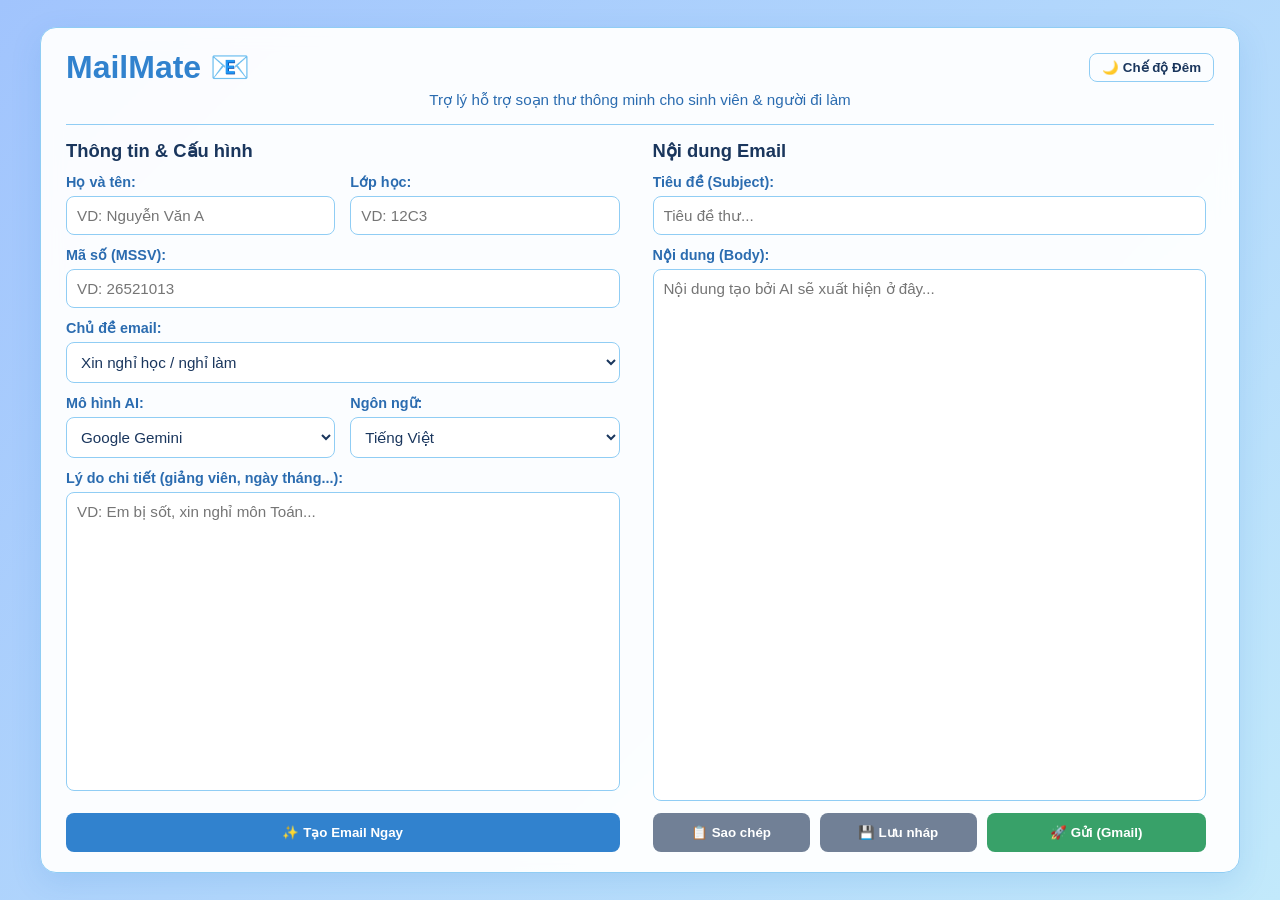
==== home.html @ c25267ad "bố sung đầy đủ" ====
<!doctype html>
<html lang="vi">
  <head>
    <meta charset="UTF-8" />
    <meta name="viewport" content="width=device-width, initial-scale=1.0" />
    <title>MailMate - Trợ Lý Soạn Thư AI</title>
    <link rel="stylesheet" href="style.css" />
  </head>
  <body>
    <div class="container">
      <header>
        <div class="header-top">
          <h1>MailMate 📧</h1>
          <!-- Nút chuyển đổi Sáng / Tối -->
          <button id="theme-toggle" class="btn outline">🌙 Chế độ Đêm</button>
        </div>
        <p>Trợ lý hỗ trợ soạn thư thông minh cho sinh viên & người đi làm</p>
      </header>

      <main class="workspace">
        <!-- Cột trái -->
        <section class="input-section">
          <h2>Thông tin & Cấu hình</h2>

          <!-- Các ô nhập thông tin cá nhân mới thêm -->
          <div class="form-row">
            <div class="form-group">
              <label for="student-name">Họ và tên:</label>
              <input
                type="text"
                id="student-name"
                placeholder="VD: Nguyễn Văn A"
              />
            </div>
            <div class="form-group">
              <label for="student-class">Lớp học:</label>
              <input type="text" id="student-class" placeholder="VD: 12C3" />
            </div>
          </div>

          <div class="form-group">
            <label for="student-id">Mã số (MSSV):</label>
            <input type="text" id="student-id" placeholder="VD: 26521013" />
          </div>

          <div class="form-group">
            <label for="topic">Chủ đề email:</label>
            <select id="topic">
              <option value="nghi-hoc">Xin nghỉ học / nghỉ làm</option>
              <option value="nop-tre">Xin nộp bài trễ</option>
              <option value="ung-tuyen">Ứng tuyển / Xin thực tập</option>
            </select>
          </div>

          <div class="form-row">
            <div class="form-group">
              <label for="ai-model">Mô hình AI:</label>
              <select id="ai-model">
                <option value="gemini">Google Gemini</option>
                <option value="gpt">ChatGPT</option>
              </select>
            </div>
            <div class="form-group">
              <label for="language">Ngôn ngữ:</label>
              <select id="language">
                <option value="vi">Tiếng Việt</option>
                <option value="en">Tiếng Anh</option>
                <option value="ja">Tiếng Nhật</option>
              </select>
            </div>
          </div>

          <div class="form-group flex-grow">
            <label for="prompt"
              >Lý do chi tiết (giảng viên, ngày tháng...):</label
            >
            <textarea
              id="prompt"
              placeholder="VD: Em bị sốt, xin nghỉ môn Toán..."
            ></textarea>
          </div>

          <button id="generate-btn" class="btn primary">
            ✨ Tạo Email Ngay
          </button>
        </section>

        <!-- Cột phải -->
        <section class="output-section">
          <h2>Nội dung Email</h2>

          <div class="form-group">
            <label for="email-subject">Tiêu đề (Subject):</label>
            <input
              type="text"
              id="email-subject"
              placeholder="Tiêu đề thư..."
            />
          </div>

          <div class="form-group flex-grow">
            <label for="email-body">Nội dung (Body):</label>
            <textarea
              id="email-body"
              placeholder="Nội dung tạo bởi AI sẽ xuất hiện ở đây..."
            ></textarea>
          </div>

          <div class="action-buttons">
            <button id="copy-btn" class="btn secondary">📋 Sao chép</button>
            <button id="save-draft-btn" class="btn secondary">
              💾 Lưu nháp
            </button>
            <button id="send-direct-btn" class="btn success">
              🚀 Gửi (Gmail)
            </button>
          </div>
        </section>
      </main>
    </div>

    <script src="script.js"></script>
  </body>
</html>
---- style.css ----
/* Khai báo Biến CSS: Gam màu Xanh Da Trời (Sáng) & Xanh Đêm (Tối) */
:root {
  --bg-body: linear-gradient(
    135deg,
    #a1c4fd 0%,
    #c2e9fb 100%
  ); /* Xanh da trời tuyệt đẹp */
  --bg-container: rgba(255, 255, 255, 0.95);
  --text-main: #1a365d;
  --text-label: #2b6cb0;
  --border-color: #90cdf4;
  --input-bg: #ffffff;
  --btn-primary: #3182ce;
  --btn-secondary: #718096;
  --btn-success: #38a169;
  --shadow: 0 10px 30px rgba(49, 130, 206, 0.15);
}

body.dark-mode {
  --bg-body: linear-gradient(
    135deg,
    #091221 0%,
    #172a45 100%
  ); /* Xanh đậm như màn đêm */
  --bg-container: rgba(16, 30, 54, 0.95);
  --text-main: #e2e8f0;
  --text-label: #a0aec0;
  --border-color: #2c5282;
  --input-bg: #0a192f;
  --btn-primary: #4299e1;
  --btn-secondary: #4a5568;
  --btn-success: #48bb78;
  --shadow: 0 10px 30px rgba(0, 0, 0, 0.4);
}

* {
  box-sizing: border-box;
  margin: 0;
  padding: 0;
  font-family: "Segoe UI", Tahoma, Geneva, Verdana, sans-serif;
}

body {
  background: var(--bg-body);
  color: var(--text-main);
  height: 100vh;
  display: flex;
  justify-content: center;
  align-items: center;
  transition: color 0.3s;
}

.container {
  width: 95%;
  max-width: 1200px;
  height: 94vh;
  background: var(--bg-container);
  padding: 20px 25px;
  border-radius: 16px;
  box-shadow: var(--shadow);
  border: 1px solid var(--border-color);
  display: flex;
  flex-direction: column;
  backdrop-filter: blur(10px); /* Hiệu ứng kính mờ */
}

header {
  text-align: center;
  margin-bottom: 15px;
  border-bottom: 1px solid var(--border-color);
  padding-bottom: 15px;
}

.header-top {
  display: flex;
  justify-content: space-between;
  align-items: center;
}

header h1 {
  margin: 0;
  color: var(--btn-primary);
}

header p {
  color: var(--text-label);
  font-size: 0.95rem;
  margin-top: 5px;
}

.workspace {
  display: flex;
  gap: 25px;
  flex: 1;
  overflow: hidden;
}

.input-section,
.output-section {
  flex: 1;
  display: flex;
  flex-direction: column;
  overflow-y: auto;
  padding-right: 8px;
}

::-webkit-scrollbar {
  width: 6px;
}
::-webkit-scrollbar-track {
  background: transparent;
}
::-webkit-scrollbar-thumb {
  background: var(--border-color);
  border-radius: 4px;
}

h2 {
  font-size: 1.15rem;
  color: var(--text-main);
  margin-bottom: 12px;
}

/* Chia 2 cột cho các ô nhập nhỏ */
.form-row {
  display: flex;
  gap: 15px;
}

.form-row .form-group {
  flex: 1;
}

.form-group {
  margin-bottom: 12px;
  display: flex;
  flex-direction: column;
}

.flex-grow {
  flex: 1;
}

label {
  font-weight: 600;
  margin-bottom: 6px;
  font-size: 0.9rem;
  color: var(--text-label);
}

select,
input,
textarea {
  width: 100%;
  padding: 10px;
  border: 1px solid var(--border-color);
  border-radius: 8px;
  font-size: 0.95rem;
  background-color: var(--input-bg);
  color: var(--text-main);
  transition: all 0.2s;
}

textarea {
  resize: none;
  flex: 1;
  min-height: 80px;
}

select:focus,
input:focus,
textarea:focus {
  outline: none;
  border-color: var(--btn-primary);
  box-shadow: 0 0 0 2px rgba(49, 130, 206, 0.2);
}

.action-buttons {
  display: flex;
  gap: 10px;
  margin-top: auto;
}

.btn {
  padding: 12px 16px;
  border: none;
  border-radius: 8px;
  cursor: pointer;
  font-weight: bold;
  transition:
    opacity 0.2s,
    transform 0.1s;
  color: white;
}

.btn:active {
  transform: scale(0.98);
}
.btn:hover {
  opacity: 0.85;
}

.primary {
  background-color: var(--btn-primary);
  width: 100%;
  margin-top: 10px;
}
.secondary {
  background-color: var(--btn-secondary);
  flex: 1;
}
.success {
  background-color: var(--btn-success);
  flex: 1.5;
}
.outline {
  background-color: transparent;
  border: 1px solid var(--border-color);
  color: var(--text-main);
  padding: 6px 12px;
}
.outline:hover {
  background-color: var(--border-color);
  color: white;
}
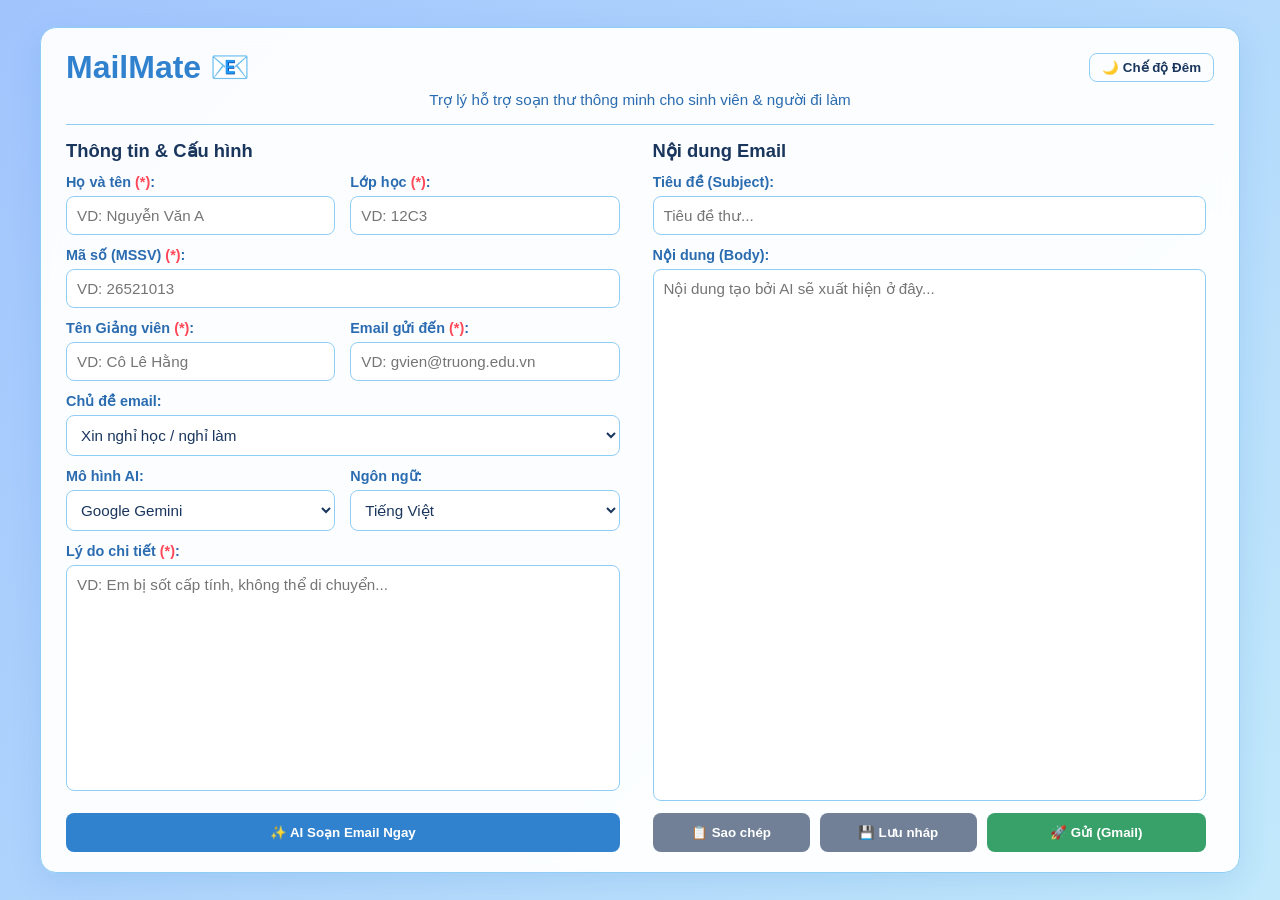
==== commit da9a5c14: "cập nhật giao diện cao mới nhất" ====
--- a/home.html
+++ b/home.html
@@ -11,7 +11,6 @@
       <header>
         <div class="header-top">
           <h1>MailMate 📧</h1>
-          <!-- Nút chuyển đổi Sáng / Tối -->
           <button id="theme-toggle" class="btn outline">🌙 Chế độ Đêm</button>
         </div>
         <p>Trợ lý hỗ trợ soạn thư thông minh cho sinh viên & người đi làm</p>
@@ -22,10 +21,11 @@
         <section class="input-section">
           <h2>Thông tin & Cấu hình</h2>
 
-          <!-- Các ô nhập thông tin cá nhân mới thêm -->
           <div class="form-row">
             <div class="form-group">
-              <label for="student-name">Họ và tên:</label>
+              <label for="student-name"
+                >Họ và tên <span class="required">(*)</span>:</label
+              >
               <input
                 type="text"
                 id="student-name"
@@ -33,14 +33,41 @@
               />
             </div>
             <div class="form-group">
-              <label for="student-class">Lớp học:</label>
+              <label for="student-class"
+                >Lớp học <span class="required">(*)</span>:</label
+              >
               <input type="text" id="student-class" placeholder="VD: 12C3" />
             </div>
           </div>
 
           <div class="form-group">
-            <label for="student-id">Mã số (MSSV):</label>
+            <label for="student-id"
+              >Mã số (MSSV) <span class="required">(*)</span>:</label
+            >
             <input type="text" id="student-id" placeholder="VD: 26521013" />
+          </div>
+
+          <div class="form-row">
+            <div class="form-group">
+              <label for="teacher-name"
+                >Tên Giảng viên <span class="required">(*)</span>:</label
+              >
+              <input
+                type="text"
+                id="teacher-name"
+                placeholder="VD: Cô Lê Hằng"
+              />
+            </div>
+            <div class="form-group">
+              <label for="recipient-email"
+                >Email gửi đến <span class="required">(*)</span>:</label
+              >
+              <input
+                type="email"
+                id="recipient-email"
+                placeholder="VD: gvien@truong.edu.vn"
+              />
+            </div>
           </div>
 
           <div class="form-group">
@@ -72,16 +99,16 @@
 
           <div class="form-group flex-grow">
             <label for="prompt"
-              >Lý do chi tiết (giảng viên, ngày tháng...):</label
+              >Lý do chi tiết <span class="required">(*)</span>:</label
             >
             <textarea
               id="prompt"
-              placeholder="VD: Em bị sốt, xin nghỉ môn Toán..."
+              placeholder="VD: Em bị sốt cấp tính, không thể di chuyển..."
             ></textarea>
           </div>
 
           <button id="generate-btn" class="btn primary">
-            ✨ Tạo Email Ngay
+            ✨ AI Soạn Email Ngay
           </button>
         </section>
 
--- a/style.css
+++ b/style.css
@@ -223,3 +223,8 @@
   background-color: var(--border-color);
   color: white;
 }
+/* Màu đỏ cho dấu (*) bắt buộc */
+.required {
+  color: #ff4757;
+  font-weight: bold;
+}
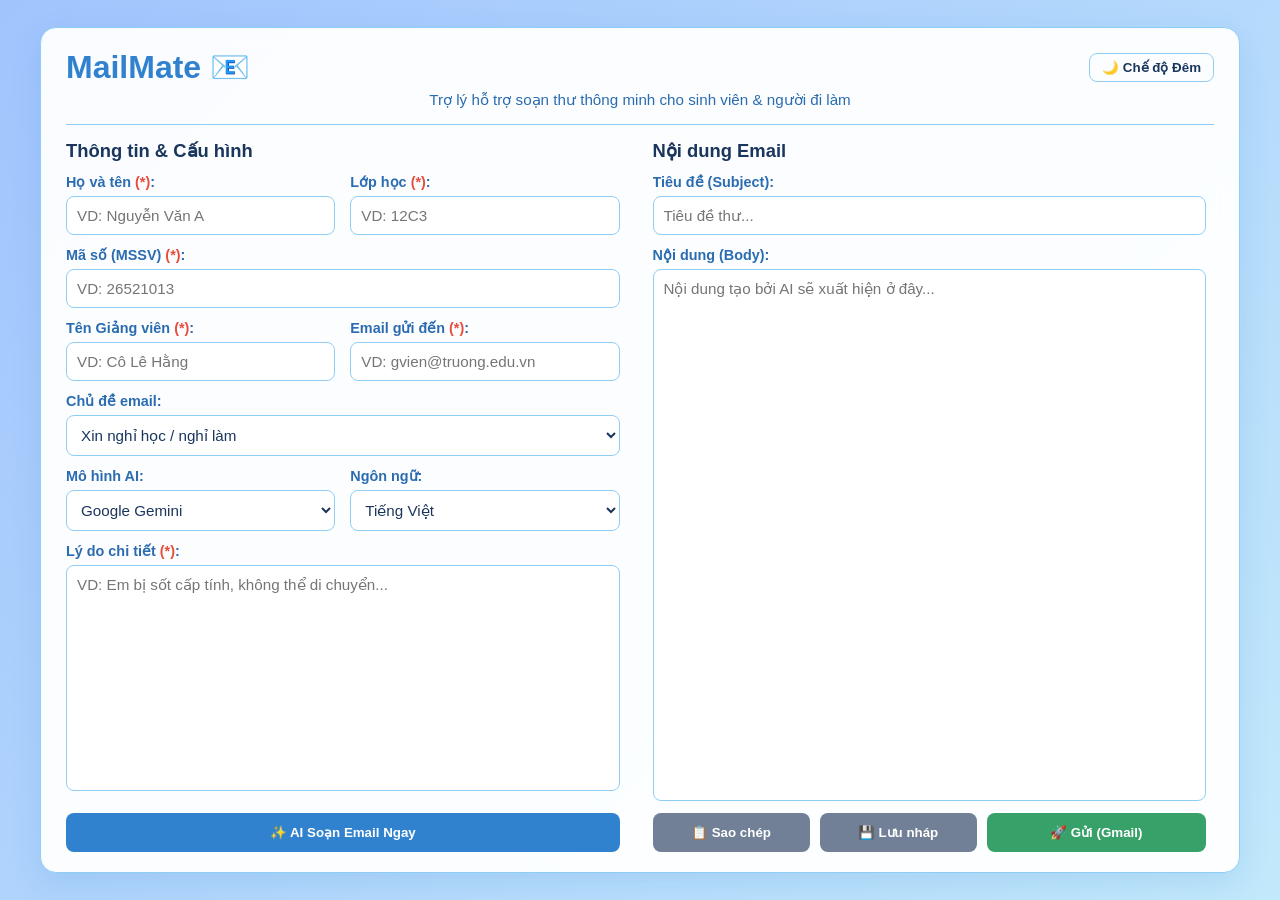
==== commit df9326b1: "cap nhat" ====
--- a/home.html
+++ b/home.html
@@ -31,12 +31,14 @@
                 id="student-name"
                 placeholder="VD: Nguyễn Văn A"
               />
+              <small class="error-text" id="err-student-name"></small>
             </div>
             <div class="form-group">
               <label for="student-class"
                 >Lớp học <span class="required">(*)</span>:</label
               >
               <input type="text" id="student-class" placeholder="VD: 12C3" />
+              <small class="error-text" id="err-student-class"></small>
             </div>
           </div>
 
@@ -45,6 +47,7 @@
               >Mã số (MSSV) <span class="required">(*)</span>:</label
             >
             <input type="text" id="student-id" placeholder="VD: 26521013" />
+            <small class="error-text" id="err-student-id"></small>
           </div>
 
           <div class="form-row">
@@ -57,6 +60,7 @@
                 id="teacher-name"
                 placeholder="VD: Cô Lê Hằng"
               />
+              <small class="error-text" id="err-teacher-name"></small>
             </div>
             <div class="form-group">
               <label for="recipient-email"
@@ -67,6 +71,7 @@
                 id="recipient-email"
                 placeholder="VD: gvien@truong.edu.vn"
               />
+              <small class="error-text" id="err-recipient-email"></small>
             </div>
           </div>
 
@@ -105,6 +110,7 @@
               id="prompt"
               placeholder="VD: Em bị sốt cấp tính, không thể di chuyển..."
             ></textarea>
+            <small class="error-text" id="err-prompt"></small>
           </div>
 
           <button id="generate-btn" class="btn primary">
--- a/style.css
+++ b/style.css
@@ -228,3 +228,27 @@
   color: #ff4757;
   font-weight: bold;
 }
+/* --- PHẦN STYLE BÁO LỖI (MỚI THÊM) --- */
+.required {
+  color: #e74c3c;
+  font-weight: bold;
+}
+
+/* Hiệu ứng viền đỏ khi có lỗi */
+.input-error {
+  border-color: #e74c3c !important;
+  box-shadow: 0 0 0 2px rgba(231, 76, 60, 0.2) !important;
+}
+
+/* Dòng chữ báo lỗi nhỏ màu đỏ */
+.error-text {
+  color: #e74c3c;
+  font-size: 0.85rem;
+  margin-top: 5px;
+  display: none; /* Mặc định ẩn đi */
+  font-weight: 500;
+}
+
+.error-text.show {
+  display: block; /* Hiện lên khi có lỗi */
+}
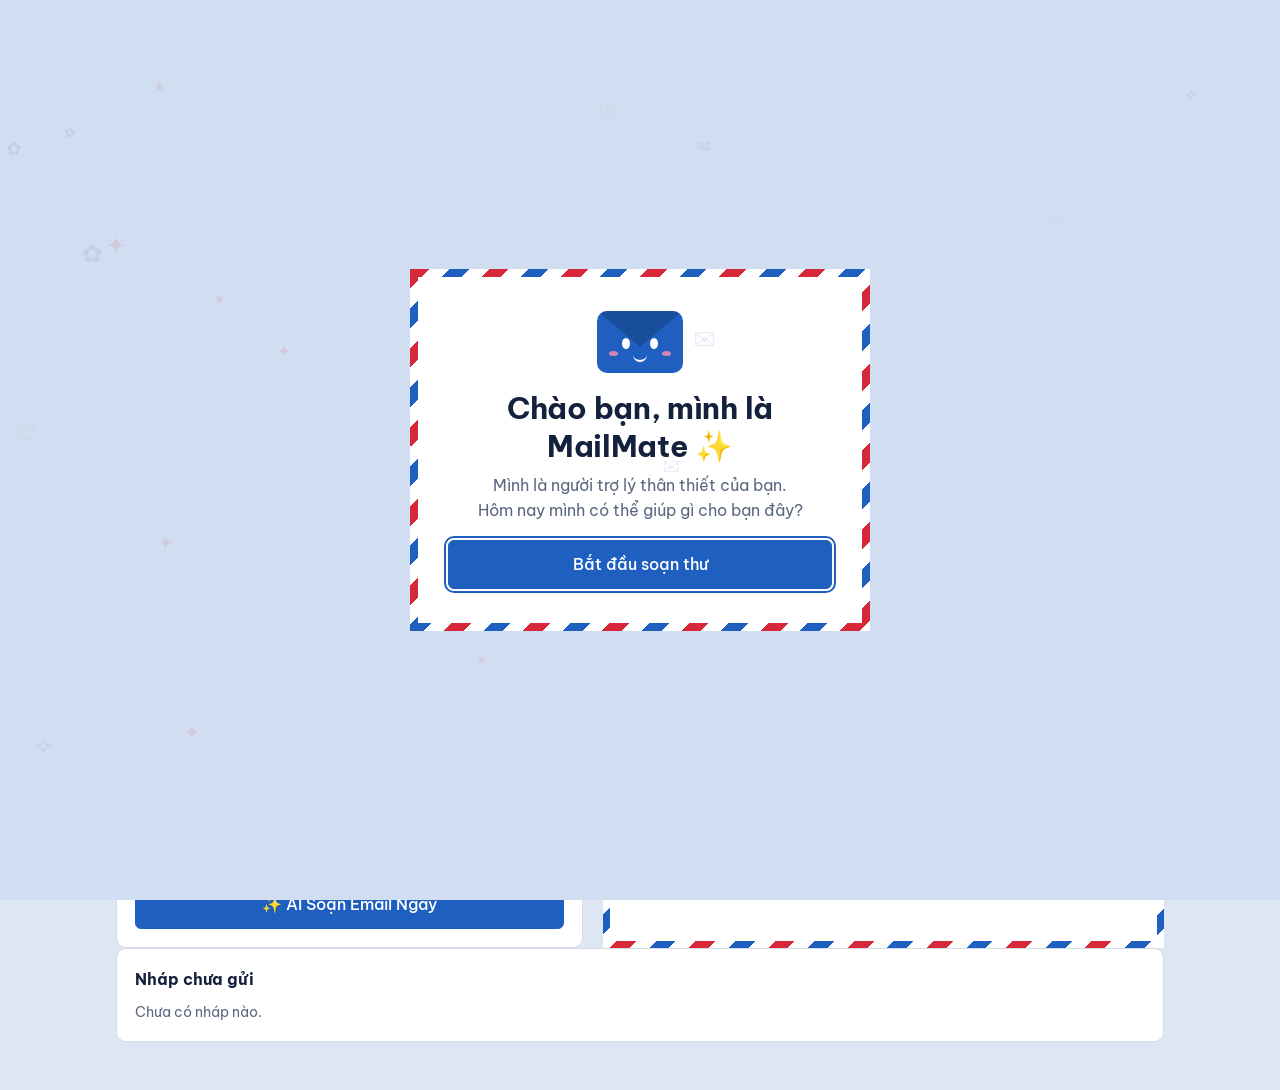
==== commit 4c09af6e: "bản web Bình(đã sửa lỗi gmail)" ====
--- a/home.html
+++ b/home.html
@@ -1,155 +1,257 @@
 <!doctype html>
 <html lang="vi">
   <head>
-    <meta charset="UTF-8" />
-    <meta name="viewport" content="width=device-width, initial-scale=1.0" />
-    <title>MailMate - Trợ Lý Soạn Thư AI</title>
+    <meta charset="utf-8" />
+    <meta
+      name="viewport"
+      content="width=device-width, initial-scale=1, viewport-fit=cover"
+    />
+    <title>MailMate – Soạn email hoàn chỉnh</title>
+    <link
+      rel="stylesheet"
+      href="https://fonts.googleapis.com/css2?family=Be+Vietnam+Pro:wght@400;500;700&family=Newsreader:wght@400;600&display=swap"
+    />
     <link rel="stylesheet" href="style.css" />
   </head>
   <body>
-    <div class="container">
-      <header>
-        <div class="header-top">
-          <h1>MailMate 📧</h1>
-          <button id="theme-toggle" class="btn outline">🌙 Chế độ Đêm</button>
+    <div id="deco" aria-hidden="true"></div>
+
+    <!-- Hiệu ứng Bot chào mừng -->
+    <div id="hello" role="dialog" aria-label="Chào mừng" tabindex="-1">
+      <div class="card">
+        <div class="bot" aria-hidden="true">
+          <i></i><i></i><u></u><u></u><b></b>
         </div>
-        <p>Trợ lý hỗ trợ soạn thư thông minh cho sinh viên & người đi làm</p>
-      </header>
-
-      <main class="workspace">
-        <!-- Cột trái -->
-        <section class="input-section">
-          <h2>Thông tin & Cấu hình</h2>
-
-          <div class="form-row">
-            <div class="form-group">
-              <label for="student-name"
-                >Họ và tên <span class="required">(*)</span>:</label
+        <h2>Chào bạn, mình là MailMate ✨</h2>
+        <p>
+          Mình là người trợ lý thân thiết của bạn.<br />Hôm nay mình có thể giúp
+          gì cho bạn đây?
+        </p>
+        <button class="btn main" id="hi" style="margin-top: 0">
+          Bắt đầu soạn thư
+        </button>
+      </div>
+    </div>
+
+    <div class="wrap">
+      <!-- Bảng chọn màu và Chế độ Sáng/Tối (Góc trái) -->
+      <div
+        class="theme"
+        id="theme"
+        role="group"
+        aria-label="Tùy chỉnh giao diện"
+      >
+        <button
+          class="btn"
+          id="theme-toggle"
+          style="padding: 4px 10px; font-weight: bold"
+        ></button>
+        <div
+          style="
+            width: 1px;
+            height: 20px;
+            background: var(--line);
+            margin: 0 4px;
+          "
+        ></div>
+        <span>Màu:</span>
+        <span id="sws" style="display: contents"></span>
+        <button class="btn" id="rst">Mặc định</button>
+      </div>
+
+      <h1>MailMate <span class="tw" aria-hidden="true">✦</span></h1>
+      <p class="sub">
+        Hôm nay mình có thể giúp gì cho bạn? Điền thông tin bên dưới hoặc tham
+        khảo diễn đàn, mình sẽ soạn email hoàn chỉnh để bạn gửi.
+      </p>
+
+      <nav class="tabs nav" role="tablist" aria-label="Chuyển mục">
+        <button class="tab" role="tab" data-v="compose" aria-selected="true">
+          ✉️ Soạn email
+        </button>
+        <button class="tab" role="tab" data-v="forum" aria-selected="false">
+          💌 Diễn đàn mẫu
+        </button>
+      </nav>
+
+      <!-- DIỄN ĐÀN MẪU -->
+      <div id="vForum" hidden>
+        <section
+          class="panel drafts"
+          id="forum"
+          aria-label="Diễn đàn mẫu email"
+        >
+          <h2>Diễn đàn mẫu email 💌</h2>
+          <div id="fbody">
+            <div id="flist">
+              <article class="fc">
+                <div class="fh">
+                  <div>
+                    <b>Xin nghỉ ốm tiêu chuẩn</b
+                    ><small
+                      ><span class="tag">Xin nghỉ học</span>Nguyễn Minh · Hôm
+                      nay</small
+                    >
+                  </div>
+                </div>
+                <p class="pv">
+                  Kính gửi Thầy/Cô, em bị sốt cao không thể đến lớp, xin phép
+                  thầy cô cho em nghỉ buổi học hôm nay...
+                </p>
+              </article>
+              <article class="fc">
+                <div class="fh">
+                  <div>
+                    <b>Xin nộp bài tập trễ</b
+                    ><small
+                      ><span class="tag">Xin nộp trễ</span>Trần An · Hôm
+                      qua</small
+                    >
+                  </div>
+                </div>
+                <p class="pv">
+                  Kính gửi Thầy/Cô, do sự cố máy tính mất dữ liệu, em kính xin
+                  thầy cô gia hạn thêm 1 ngày để em hoàn thiện bài tập...
+                </p>
+              </article>
+              <div class="note">
+                Diễn đàn hiện đang ở chế độ xem trước (Offline).
+              </div>
+            </div>
+          </div>
+        </section>
+      </div>
+
+      <!-- SOẠN THƯ -->
+      <div id="vCompose">
+        <div class="grid">
+          <section class="panel" aria-label="Thông tin email">
+            <h2>Thông tin & Cấu hình</h2>
+
+            <div>
+              <label for="topic">Chủ đề email</label>
+              <select id="topic">
+                <option value="nghi-hoc">Xin nghỉ học / nghỉ làm</option>
+                <option value="nop-tre">Xin nộp bài trễ</option>
+                <option value="ung-tuyen">Ứng tuyển / Xin thực tập</option>
+                <option value="khac">Khác (Liên hệ chung)</option>
+              </select>
+            </div>
+
+            <div class="row">
+              <div>
+                <label for="rname"
+                  >Tên Giảng viên/Người nhận
+                  <span class="required">(*)</span></label
+                >
+                <input id="rname" placeholder="VD: Cô Lê Hằng" />
+                <small class="error-text" id="err-rname"></small>
+              </div>
+              <div>
+                <label for="me"
+                  >Họ và tên của bạn <span class="required">(*)</span></label
+                >
+                <input id="me" placeholder="VD: Nguyễn Văn A" />
+                <small class="error-text" id="err-me"></small>
+              </div>
+            </div>
+
+            <div>
+              <label for="rto"
+                >Email người nhận <span class="required">(*)</span></label
               >
               <input
-                type="text"
-                id="student-name"
-                placeholder="VD: Nguyễn Văn A"
+                id="rto"
+                type="email"
+                placeholder="gvien@truong.edu.vn"
+                autocomplete="off"
               />
-              <small class="error-text" id="err-student-name"></small>
-            </div>
-            <div class="form-group">
-              <label for="student-class"
-                >Lớp học <span class="required">(*)</span>:</label
-              >
-              <input type="text" id="student-class" placeholder="VD: 12C3" />
-              <small class="error-text" id="err-student-class"></small>
-            </div>
-          </div>
-
-          <div class="form-group">
-            <label for="student-id"
-              >Mã số (MSSV) <span class="required">(*)</span>:</label
-            >
-            <input type="text" id="student-id" placeholder="VD: 26521013" />
-            <small class="error-text" id="err-student-id"></small>
-          </div>
-
-          <div class="form-row">
-            <div class="form-group">
-              <label for="teacher-name"
-                >Tên Giảng viên <span class="required">(*)</span>:</label
-              >
-              <input
-                type="text"
-                id="teacher-name"
-                placeholder="VD: Cô Lê Hằng"
-              />
-              <small class="error-text" id="err-teacher-name"></small>
-            </div>
-            <div class="form-group">
-              <label for="recipient-email"
-                >Email gửi đến <span class="required">(*)</span>:</label
-              >
-              <input
-                type="email"
-                id="recipient-email"
-                placeholder="VD: gvien@truong.edu.vn"
-              />
-              <small class="error-text" id="err-recipient-email"></small>
-            </div>
-          </div>
-
-          <div class="form-group">
-            <label for="topic">Chủ đề email:</label>
-            <select id="topic">
-              <option value="nghi-hoc">Xin nghỉ học / nghỉ làm</option>
-              <option value="nop-tre">Xin nộp bài trễ</option>
-              <option value="ung-tuyen">Ứng tuyển / Xin thực tập</option>
-            </select>
-          </div>
-
-          <div class="form-row">
-            <div class="form-group">
-              <label for="ai-model">Mô hình AI:</label>
-              <select id="ai-model">
-                <option value="gemini">Google Gemini</option>
-                <option value="gpt">ChatGPT</option>
-              </select>
-            </div>
-            <div class="form-group">
-              <label for="language">Ngôn ngữ:</label>
-              <select id="language">
-                <option value="vi">Tiếng Việt</option>
-                <option value="en">Tiếng Anh</option>
-                <option value="ja">Tiếng Nhật</option>
-              </select>
-            </div>
-          </div>
-
-          <div class="form-group flex-grow">
-            <label for="prompt"
-              >Lý do chi tiết <span class="required">(*)</span>:</label
+              <small class="error-text" id="err-rto"></small>
+            </div>
+
+            <div class="row">
+              <div>
+                <label for="sid"
+                  >Mã số sinh viên <span class="required">(*)</span></label
+                >
+                <input
+                  id="sid"
+                  placeholder="VD: 21110123"
+                  inputmode="numeric"
+                />
+                <small class="error-text" id="err-sid"></small>
+              </div>
+              <div>
+                <label for="maj"
+                  >Lớp / Ngành <span class="required">(*)</span></label
+                >
+                <input id="maj" placeholder="VD: 12C3 / CNTT" />
+                <small class="error-text" id="err-maj"></small>
+              </div>
+            </div>
+
+            <div class="note" style="margin-top: 0">
+              Trình duyệt sẽ tự động nhớ thông tin của bạn cho lần sau.
+            </div>
+
+            <label for="pts"
+              >Lý do chi tiết <span class="required">(*)</span></label
             >
             <textarea
-              id="prompt"
-              placeholder="VD: Em bị sốt cấp tính, không thể di chuyển..."
+              id="pts"
+              placeholder="VD: Em bị sốt cấp tính từ đêm qua, không thể đi học được..."
             ></textarea>
-            <small class="error-text" id="err-prompt"></small>
-          </div>
-
-          <button id="generate-btn" class="btn primary">
-            ✨ AI Soạn Email Ngay
-          </button>
+            <small class="error-text" id="err-pts"></small>
+
+            <label for="lang">Ngôn ngữ đích</label>
+            <select id="lang">
+              <option value="vi">Tiếng Việt</option>
+              <option value="en">Tiếng Anh</option>
+              <option value="ja">Tiếng Nhật</option>
+            </select>
+
+            <button class="btn main" id="go">✨ AI Soạn Email Ngay</button>
+          </section>
+
+          <section class="letter mail" aria-label="Email đã soạn">
+            <div id="empty" class="empty">
+              Email của bạn sẽ hiện ở đây. Bạn có thể sửa trực tiếp.
+            </div>
+            <div id="out" hidden>
+              <label for="to">Đến (email)</label>
+              <input id="to" type="email" />
+              <label for="subj">Tiêu đề</label>
+              <input id="subj" class="subj" />
+              <label for="body">Nội dung</label>
+              <textarea id="body"></textarea>
+
+              <div class="bar">
+                <button class="btn" id="copy">📋 Sao chép</button>
+                <button class="btn" id="save">💾 Lưu nháp</button>
+                <a
+                  class="btn"
+                  id="gm"
+                  target="_blank"
+                  rel="noopener"
+                  style="
+                    background: var(--acc);
+                    border-color: var(--acc);
+                    color: var(--onacc);
+                  "
+                  >🚀 Gửi qua Gmail ➜</a
+                >
+              </div>
+
+              <div class="note" style="margin-top: 15px" id="msg"></div>
+            </div>
+          </section>
+        </div>
+
+        <section class="panel drafts" aria-label="Nháp">
+          <h2>Nháp chưa gửi</h2>
+          <div id="dl"><div class="note">Chưa có nháp nào.</div></div>
         </section>
-
-        <!-- Cột phải -->
-        <section class="output-section">
-          <h2>Nội dung Email</h2>
-
-          <div class="form-group">
-            <label for="email-subject">Tiêu đề (Subject):</label>
-            <input
-              type="text"
-              id="email-subject"
-              placeholder="Tiêu đề thư..."
-            />
-          </div>
-
-          <div class="form-group flex-grow">
-            <label for="email-body">Nội dung (Body):</label>
-            <textarea
-              id="email-body"
-              placeholder="Nội dung tạo bởi AI sẽ xuất hiện ở đây..."
-            ></textarea>
-          </div>
-
-          <div class="action-buttons">
-            <button id="copy-btn" class="btn secondary">📋 Sao chép</button>
-            <button id="save-draft-btn" class="btn secondary">
-              💾 Lưu nháp
-            </button>
-            <button id="send-direct-btn" class="btn success">
-              🚀 Gửi (Gmail)
-            </button>
-          </div>
-        </section>
-      </main>
+      </div>
     </div>
 
     <script src="script.js"></script>
--- a/style.css
+++ b/style.css
@@ -1,254 +1,497 @@
-/* Khai báo Biến CSS: Gam màu Xanh Da Trời (Sáng) & Xanh Đêm (Tối) */
 :root {
-  --bg-body: linear-gradient(
-    135deg,
-    #a1c4fd 0%,
-    #c2e9fb 100%
-  ); /* Xanh da trời tuyệt đẹp */
-  --bg-container: rgba(255, 255, 255, 0.95);
-  --text-main: #1a365d;
-  --text-label: #2b6cb0;
-  --border-color: #90cdf4;
-  --input-bg: #ffffff;
-  --btn-primary: #3182ce;
-  --btn-secondary: #718096;
-  --btn-success: #38a169;
-  --shadow: 0 10px 30px rgba(49, 130, 206, 0.15);
-}
-
-body.dark-mode {
-  --bg-body: linear-gradient(
-    135deg,
-    #091221 0%,
-    #172a45 100%
-  ); /* Xanh đậm như màn đêm */
-  --bg-container: rgba(16, 30, 54, 0.95);
-  --text-main: #e2e8f0;
-  --text-label: #a0aec0;
-  --border-color: #2c5282;
-  --input-bg: #0a192f;
-  --btn-primary: #4299e1;
-  --btn-secondary: #4a5568;
-  --btn-success: #48bb78;
-  --shadow: 0 10px 30px rgba(0, 0, 0, 0.4);
-}
-
-* {
   box-sizing: border-box;
+  padding-top: env(safe-area-inset-top, 0px);
+  padding-bottom: env(safe-area-inset-bottom, 0px);
+  --bg: #eef2f8;
+  --card: #fff;
+  --ink: #14213d;
+  --mute: #5b6780;
+  --line: #d5dce8;
+  --blue: #1f5fbf;
+  --red: #d62839;
+  --soft: #e3ecfa;
+}
+@media (prefers-color-scheme: dark) {
+  :root:not([data-theme="light"]) {
+    --bg: #0e1424;
+    --card: #172036;
+    --ink: #e8edf7;
+    --mute: #9aa8c3;
+    --line: #2b3857;
+    --blue: #6ea2f5;
+    --red: #ff6b78;
+    --soft: #1f2d4d;
+  }
+}
+:root[data-theme="dark"] {
+  --bg: #0e1424;
+  --card: #172036;
+  --ink: #e8edf7;
+  --mute: #9aa8c3;
+  --line: #2b3857;
+  --blue: #6ea2f5;
+  --red: #ff6b78;
+  --soft: #1f2d4d;
+}
+html {
+  --acc: var(--blue);
+  --acc2: var(--red);
+  --onacc: #fff;
+  scroll-padding-top: env(safe-area-inset-top, 0px);
+}
+*,
+*::before,
+*::after {
+  box-sizing: inherit;
+}
+body {
   margin: 0;
+  background: color-mix(in srgb, var(--acc) 8%, var(--bg));
+  color: var(--ink);
+  font:
+    400 16px/1.55 "Be Vietnam Pro",
+    system-ui,
+    sans-serif;
+  transition:
+    background 0.3s,
+    color 0.3s;
+}
+
+.wrap {
+  max-width: 1080px;
+  margin: 0 auto;
+  padding: 75px 16px 48px;
+  position: relative;
+}
+h1 {
+  font-size: 1.9rem;
+  line-height: 1.2;
+  margin: 8px 0 4px;
+  letter-spacing: -0.01em;
+}
+.sub {
+  color: var(--mute);
+  margin: 0 0 20px;
+  max-width: 56ch;
+}
+.grid {
+  display: grid;
+  grid-template-columns: minmax(0, 5fr) minmax(0, 6fr);
+  gap: 20px;
+}
+@media (max-width: 820px) {
+  .grid {
+    grid-template-columns: 1fr;
+  }
+}
+
+.panel {
+  background: var(--card);
+  border: 1px solid var(--line);
+  border-radius: 10px;
+  padding: 18px;
+  transition:
+    background 0.3s,
+    border-color 0.3s;
+}
+.letter {
+  border: 7px solid transparent;
+  border-image: repeating-linear-gradient(
+      135deg,
+      var(--acc2) 0 14px,
+      var(--card) 14px 28px,
+      var(--acc) 28px 42px,
+      var(--card) 42px 56px
+    )
+    7;
+  background: var(--card);
+  padding: 18px;
+  transition: background 0.3s;
+}
+h2 {
+  font-size: 1rem;
+  margin: 0 0 10px;
+}
+label {
+  display: block;
+  font-size: 0.85rem;
+  color: var(--mute);
+  margin: 12px 0 4px;
+}
+input,
+select,
+textarea {
+  width: 100%;
+  font: inherit;
+  color: var(--ink);
+  background: var(--bg);
+  border: 1px solid var(--line);
+  border-radius: 6px;
+  padding: 9px 10px;
+  transition:
+    background 0.3s,
+    color 0.3s,
+    border-color 0.3s;
+}
+textarea {
+  resize: vertical;
+  min-height: 110px;
+}
+input:focus-visible,
+select:focus-visible,
+textarea:focus-visible,
+button:focus-visible,
+a:focus-visible {
+  outline: 2px solid var(--acc);
+  outline-offset: 2px;
+}
+.row {
+  display: grid;
+  grid-template-columns: 1fr 1fr;
+  gap: 10px;
+}
+
+button.btn,
+a.btn {
+  display: inline-block;
+  font: inherit;
+  font-weight: 500;
+  font-size: 0.9rem;
+  border: 1px solid var(--line);
+  background: var(--card);
+  color: var(--ink);
+  border-radius: 6px;
+  padding: 8px 13px;
+  cursor: pointer;
+  text-decoration: none;
+  transition:
+    background 0.3s,
+    color 0.3s,
+    border-color 0.3s;
+}
+.btn.main {
+  background: var(--acc);
+  border-color: var(--acc);
+  color: var(--onacc);
+  width: 100%;
+  margin-top: 16px;
+  padding: 11px;
+  font-size: 1rem;
+}
+.btn:disabled {
+  opacity: 0.55;
+  cursor: wait;
+}
+.bar {
+  display: flex;
+  flex-wrap: wrap;
+  gap: 8px;
+  margin-top: 12px;
+}
+.tabs {
+  display: flex;
+  gap: 4px;
+  margin-bottom: 10px;
+}
+.tab {
+  border: 0;
+  border-bottom: 2px solid transparent;
+  background: none;
+  color: var(--mute);
+  font: inherit;
+  padding: 6px 10px;
+  cursor: pointer;
+}
+.tab[aria-selected="true"] {
+  color: var(--ink);
+  border-color: var(--acc2);
+  font-weight: 700;
+}
+.mail input.subj {
+  font-weight: 700;
+}
+.mail textarea {
+  font-family: Newsreader, Georgia, serif;
+  font-size: 1.08rem;
+  line-height: 1.6;
+  min-height: 300px;
+}
+.empty {
+  color: var(--mute);
+  padding: 40px 8px;
+  text-align: center;
+}
+.note {
+  font-size: 0.85rem;
+  color: var(--mute);
+  margin-top: 10px;
+}
+
+/* Bot chào mừng */
+#hello {
+  position: fixed;
+  inset: 0;
+  z-index: 50;
+  display: flex;
+  align-items: center;
+  justify-content: center;
+  padding: 20px;
+  background: color-mix(in srgb, var(--acc) 14%, var(--bg));
+  cursor: pointer;
+  transition: opacity 0.5s;
+}
+#hello.out {
+  opacity: 0;
+  pointer-events: none;
+}
+#hello .card {
+  background: var(--card);
+  border: 8px solid transparent;
+  border-image: repeating-linear-gradient(
+      135deg,
+      var(--acc2) 0 14px,
+      var(--card) 14px 28px,
+      var(--acc) 28px 42px,
+      var(--card) 42px 56px
+    )
+    8;
+  padding: 34px 30px;
+  max-width: 460px;
+  text-align: center;
+  animation: rise 0.7s ease-out both;
+}
+#hello h2 {
+  font-size: 1.9rem;
+  line-height: 1.25;
+  margin: 0 0 8px;
+  letter-spacing: -0.01em;
+}
+#hello p {
+  margin: 0 0 18px;
+  color: var(--mute);
+}
+@keyframes rise {
+  from {
+    opacity: 0;
+    transform: translateY(14px);
+  }
+  to {
+    opacity: 1;
+    transform: none;
+  }
+}
+.bot {
+  width: 86px;
+  height: 62px;
+  margin: 0 auto 16px;
+  background: var(--acc);
+  border-radius: 10px;
+  position: relative;
+  animation: bob 2.4s ease-in-out infinite;
+}
+.bot::before {
+  content: "";
+  position: absolute;
+  left: 0;
+  right: 0;
+  top: 0;
+  height: 36px;
+  background: #000;
+  opacity: 0.18;
+  clip-path: polygon(0 0, 100% 0, 50% 100%);
+  border-radius: 10px 10px 0 0;
+}
+.bot i {
+  position: absolute;
+  top: 27px;
+  width: 8px;
+  height: 11px;
+  border-radius: 50%;
+  background: var(--onacc);
+  animation: blink 4s infinite;
+}
+.bot i:nth-child(1) {
+  left: 25px;
+}
+.bot i:nth-child(2) {
+  right: 25px;
+}
+.bot b {
+  position: absolute;
+  left: 50%;
+  top: 44px;
+  width: 14px;
+  height: 7px;
+  margin-left: -7px;
+  border-bottom: 2px solid var(--onacc);
+  border-radius: 0 0 14px 14px;
+}
+.bot u {
+  position: absolute;
+  top: 40px;
+  width: 9px;
+  height: 5px;
+  border-radius: 50%;
+  background: #ff8fb3;
+  opacity: 0.8;
+}
+.bot u:nth-of-type(1) {
+  left: 12px;
+}
+.bot u:nth-of-type(2) {
+  right: 12px;
+}
+@keyframes bob {
+  0%,
+  100% {
+    transform: translateY(0);
+  }
+  50% {
+    transform: translateY(-6px);
+  }
+}
+@keyframes blink {
+  0%,
+  92%,
+  100% {
+    transform: scaleY(1);
+  }
+  95% {
+    transform: scaleY(0.1);
+  }
+}
+
+#deco {
+  position: fixed;
+  inset: 0;
+  z-index: 0;
+  pointer-events: none;
+  overflow: hidden;
+  opacity: 0.6;
+}
+.wrap {
+  position: relative;
+  z-index: 1;
+}
+.spk {
+  position: absolute;
+  pointer-events: none;
+  opacity: 0.1;
+  animation: tw 3s ease-in-out infinite;
+}
+@keyframes tw {
+  0%,
+  100% {
+    opacity: 0.1;
+    transform: scale(0.7) rotate(0);
+  }
+  50% {
+    opacity: 0.95;
+    transform: scale(1.2) rotate(18deg);
+  }
+}
+h1 .tw {
+  display: inline-block;
+  color: var(--acc2);
+  animation: tw 2.4s ease-in-out infinite;
+}
+
+/* Bảng chọn màu (Góc trái) */
+.theme {
+  position: absolute;
+  top: 16px;
+  left: 16px;
+  display: flex;
+  flex-wrap: wrap;
+  align-items: center;
+  gap: 8px;
+  margin: 0;
+  background: var(--card);
+  padding: 8px 12px;
+  border-radius: 8px;
+  border: 1px solid var(--line);
+  z-index: 10;
+  box-shadow: 0 2px 8px rgba(0, 0, 0, 0.05);
+  transition:
+    background 0.3s,
+    border-color 0.3s;
+}
+.sw {
+  width: 28px;
+  height: 28px;
+  border-radius: 50%;
+  border: 2px solid var(--card);
+  box-shadow: 0 0 0 1px var(--line);
+  cursor: pointer;
   padding: 0;
-  font-family: "Segoe UI", Tahoma, Geneva, Verdana, sans-serif;
-}
-
-body {
-  background: var(--bg-body);
-  color: var(--text-main);
-  height: 100vh;
-  display: flex;
-  justify-content: center;
-  align-items: center;
-  transition: color 0.3s;
-}
-
-.container {
-  width: 95%;
-  max-width: 1200px;
-  height: 94vh;
-  background: var(--bg-container);
-  padding: 20px 25px;
-  border-radius: 16px;
-  box-shadow: var(--shadow);
-  border: 1px solid var(--border-color);
-  display: flex;
-  flex-direction: column;
-  backdrop-filter: blur(10px); /* Hiệu ứng kính mờ */
-}
-
-header {
-  text-align: center;
-  margin-bottom: 15px;
-  border-bottom: 1px solid var(--border-color);
-  padding-bottom: 15px;
-}
-
-.header-top {
+}
+.sw[aria-pressed="true"] {
+  box-shadow: 0 0 0 2px var(--ink);
+}
+.theme span {
+  font-size: 0.85rem;
+  color: var(--mute);
+  font-weight: 500;
+}
+
+/* ---- BÁO LỖI (CHỮ ĐỎ + VIỀN ĐỎ) ---- */
+.required {
+  color: var(--red);
+  font-weight: bold;
+}
+.input-error {
+  border-color: var(--red) !important;
+  box-shadow: 0 0 0 2px rgba(214, 40, 57, 0.2) !important;
+}
+.error-text {
+  color: var(--red);
+  font-size: 0.82rem;
+  margin-top: 4px;
+  display: none;
+  font-weight: 500;
+}
+.error-text.show {
+  display: block;
+}
+
+/* Diễn đàn css */
+.fc {
+  border-top: 1px solid var(--line);
+  padding: 14px 0;
+}
+.fh {
+  display: flex;
+  justify-content: space-between;
+  gap: 10px;
+  align-items: flex-start;
+}
+.fh small {
+  display: block;
+  color: var(--mute);
+}
+.tag {
+  display: inline-block;
+  background: var(--soft);
+  border-radius: 999px;
+  padding: 0 9px;
+  font-size: 0.78rem;
+  margin-right: 4px;
+}
+.pv {
+  color: var(--mute);
+  margin: 6px 0;
+}
+.d {
   display: flex;
   justify-content: space-between;
   align-items: center;
-}
-
-header h1 {
-  margin: 0;
-  color: var(--btn-primary);
-}
-
-header p {
-  color: var(--text-label);
-  font-size: 0.95rem;
-  margin-top: 5px;
-}
-
-.workspace {
-  display: flex;
-  gap: 25px;
-  flex: 1;
-  overflow: hidden;
-}
-
-.input-section,
-.output-section {
-  flex: 1;
-  display: flex;
-  flex-direction: column;
-  overflow-y: auto;
-  padding-right: 8px;
-}
-
-::-webkit-scrollbar {
-  width: 6px;
-}
-::-webkit-scrollbar-track {
-  background: transparent;
-}
-::-webkit-scrollbar-thumb {
-  background: var(--border-color);
-  border-radius: 4px;
-}
-
-h2 {
-  font-size: 1.15rem;
-  color: var(--text-main);
-  margin-bottom: 12px;
-}
-
-/* Chia 2 cột cho các ô nhập nhỏ */
-.form-row {
-  display: flex;
-  gap: 15px;
-}
-
-.form-row .form-group {
-  flex: 1;
-}
-
-.form-group {
-  margin-bottom: 12px;
-  display: flex;
-  flex-direction: column;
-}
-
-.flex-grow {
-  flex: 1;
-}
-
-label {
-  font-weight: 600;
-  margin-bottom: 6px;
-  font-size: 0.9rem;
-  color: var(--text-label);
-}
-
-select,
-input,
-textarea {
-  width: 100%;
-  padding: 10px;
-  border: 1px solid var(--border-color);
-  border-radius: 8px;
-  font-size: 0.95rem;
-  background-color: var(--input-bg);
-  color: var(--text-main);
-  transition: all 0.2s;
-}
-
-textarea {
-  resize: none;
-  flex: 1;
-  min-height: 80px;
-}
-
-select:focus,
-input:focus,
-textarea:focus {
-  outline: none;
-  border-color: var(--btn-primary);
-  box-shadow: 0 0 0 2px rgba(49, 130, 206, 0.2);
-}
-
-.action-buttons {
-  display: flex;
   gap: 10px;
-  margin-top: auto;
-}
-
-.btn {
-  padding: 12px 16px;
-  border: none;
-  border-radius: 8px;
-  cursor: pointer;
-  font-weight: bold;
-  transition:
-    opacity 0.2s,
-    transform 0.1s;
-  color: white;
-}
-
-.btn:active {
-  transform: scale(0.98);
-}
-.btn:hover {
-  opacity: 0.85;
-}
-
-.primary {
-  background-color: var(--btn-primary);
-  width: 100%;
-  margin-top: 10px;
-}
-.secondary {
-  background-color: var(--btn-secondary);
-  flex: 1;
-}
-.success {
-  background-color: var(--btn-success);
-  flex: 1.5;
-}
-.outline {
-  background-color: transparent;
-  border: 1px solid var(--border-color);
-  color: var(--text-main);
-  padding: 6px 12px;
-}
-.outline:hover {
-  background-color: var(--border-color);
-  color: white;
-}
-/* Màu đỏ cho dấu (*) bắt buộc */
-.required {
-  color: #ff4757;
-  font-weight: bold;
-}
-/* --- PHẦN STYLE BÁO LỖI (MỚI THÊM) --- */
-.required {
-  color: #e74c3c;
-  font-weight: bold;
-}
-
-/* Hiệu ứng viền đỏ khi có lỗi */
-.input-error {
-  border-color: #e74c3c !important;
-  box-shadow: 0 0 0 2px rgba(231, 76, 60, 0.2) !important;
-}
-
-/* Dòng chữ báo lỗi nhỏ màu đỏ */
-.error-text {
-  color: #e74c3c;
-  font-size: 0.85rem;
-  margin-top: 5px;
-  display: none; /* Mặc định ẩn đi */
-  font-weight: 500;
-}
-
-.error-text.show {
-  display: block; /* Hiện lên khi có lỗi */
-}
+  border-top: 1px solid var(--line);
+  padding: 10px 0;
+}
+.d b {
+  display: block;
+}
+.d small {
+  color: var(--mute);
+}
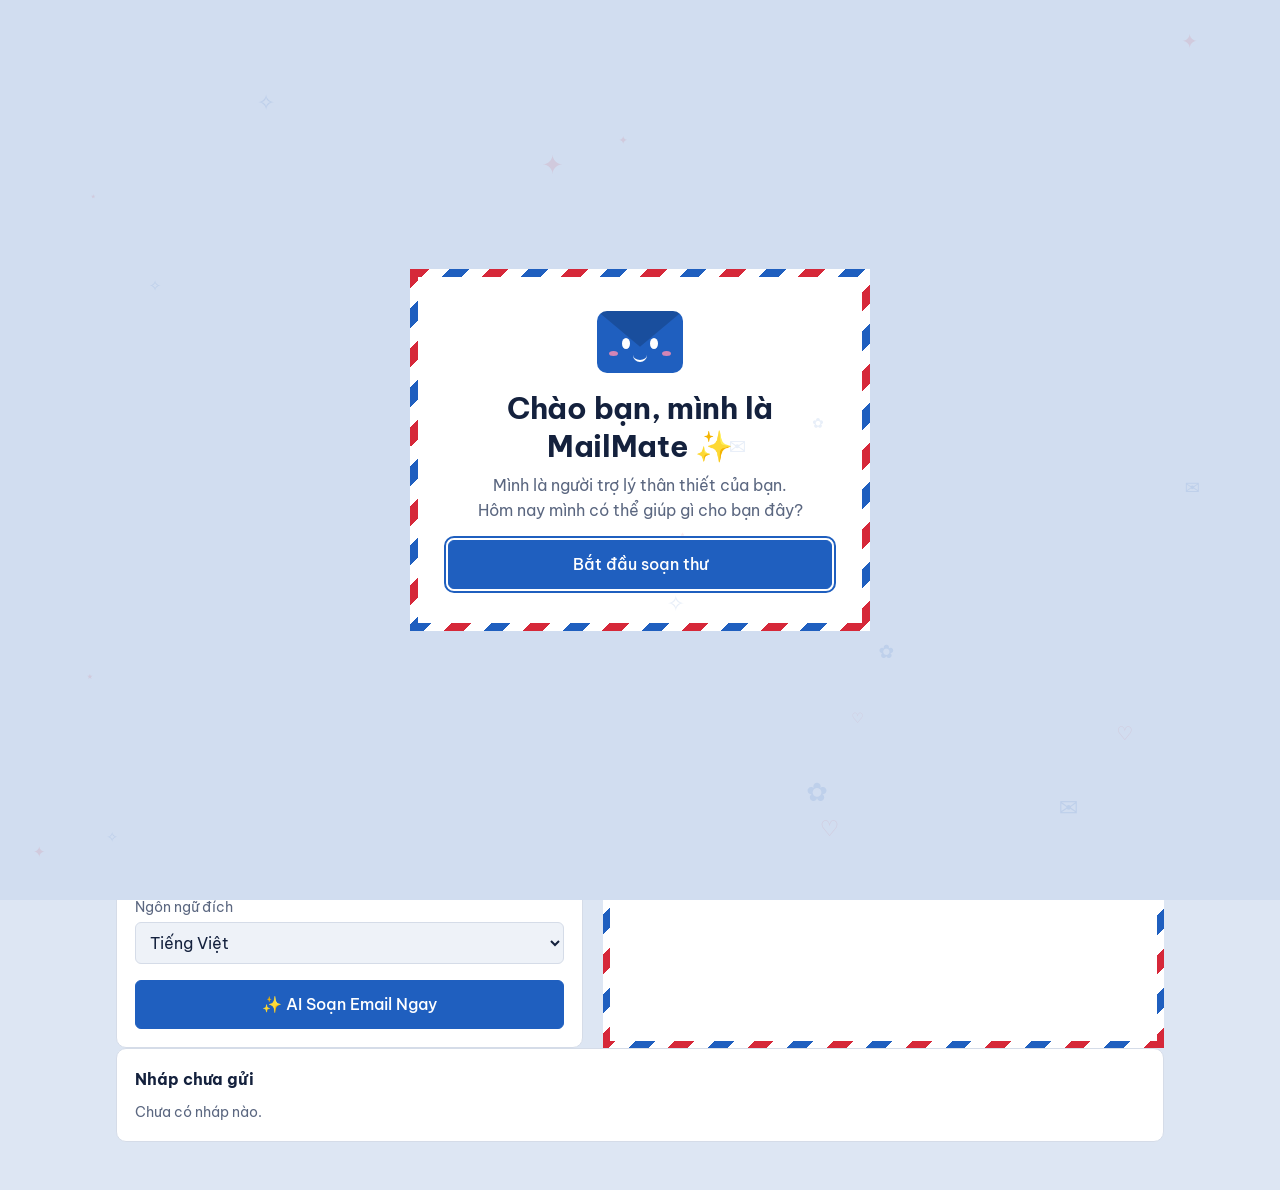
==== commit b12268e5: "bản lưu(sẽ chỉnh thêm phần của Bình vào)" ====
--- a/home.html
+++ b/home.html
@@ -16,31 +16,36 @@
   <body>
     <div id="deco" aria-hidden="true"></div>
 
-    <!-- Hiệu ứng Bot chào mừng -->
+    <!-- Nút chuyển ngôn ngữ Giao diện ở góc phải -->
+    <div class="lang-switch" id="uiLangSwitch">
+      <button class="btn sm" data-lang="vi">🇻🇳 VI</button>
+      <button class="btn sm" data-lang="en">🇬🇧 EN</button>
+    </div>
+
     <div id="hello" role="dialog" aria-label="Chào mừng" tabindex="-1">
       <div class="card">
         <div class="bot" aria-hidden="true">
           <i></i><i></i><u></u><u></u><b></b>
         </div>
-        <h2>Chào bạn, mình là MailMate ✨</h2>
-        <p>
+        <h2 data-i18n="hello_title">Chào bạn, mình là MailMate ✨</h2>
+        <p data-i18n="hello_sub">
           Mình là người trợ lý thân thiết của bạn.<br />Hôm nay mình có thể giúp
           gì cho bạn đây?
         </p>
-        <button class="btn main" id="hi" style="margin-top: 0">
+        <button
+          class="btn main"
+          id="hi"
+          style="margin-top: 0"
+          data-i18n="hello_btn"
+        >
           Bắt đầu soạn thư
         </button>
       </div>
     </div>
 
     <div class="wrap">
-      <!-- Bảng chọn màu và Chế độ Sáng/Tối (Góc trái) -->
-      <div
-        class="theme"
-        id="theme"
-        role="group"
-        aria-label="Tùy chỉnh giao diện"
-      >
+      <!-- Bảng chọn màu và Chế độ Sáng/Tối -->
+      <div class="theme" id="theme" role="group">
         <button
           class="btn"
           id="theme-toggle"
@@ -54,94 +59,96 @@
             margin: 0 4px;
           "
         ></div>
-        <span>Màu:</span>
+        <span data-i18n="theme_color">Màu:</span>
         <span id="sws" style="display: contents"></span>
-        <button class="btn" id="rst">Mặc định</button>
+        <button class="btn" id="rst" data-i18n="theme_default">Mặc định</button>
       </div>
 
       <h1>MailMate <span class="tw" aria-hidden="true">✦</span></h1>
-      <p class="sub">
+      <p class="sub" data-i18n="main_sub">
         Hôm nay mình có thể giúp gì cho bạn? Điền thông tin bên dưới hoặc tham
         khảo diễn đàn, mình sẽ soạn email hoàn chỉnh để bạn gửi.
       </p>
 
-      <nav class="tabs nav" role="tablist" aria-label="Chuyển mục">
-        <button class="tab" role="tab" data-v="compose" aria-selected="true">
-          ✉️ Soạn email
+      <nav class="tabs nav" role="tablist">
+        <button
+          class="tab"
+          role="tab"
+          data-v="compose"
+          aria-selected="true"
+          data-i18n="tab_compose"
+        >
+          ✉ Soạn email
         </button>
-        <button class="tab" role="tab" data-v="forum" aria-selected="false">
+        <button
+          class="tab"
+          role="tab"
+          data-v="forum"
+          aria-selected="false"
+          data-i18n="tab_forum"
+        >
           💌 Diễn đàn mẫu
         </button>
       </nav>
 
-      <!-- DIỄN ĐÀN MẪU -->
       <div id="vForum" hidden>
-        <section
-          class="panel drafts"
-          id="forum"
-          aria-label="Diễn đàn mẫu email"
-        >
-          <h2>Diễn đàn mẫu email 💌</h2>
+        <section class="panel drafts" id="forum">
+          <h2 data-i18n="forum_title">Diễn đàn mẫu email 💌</h2>
           <div id="fbody">
             <div id="flist">
-              <article class="fc">
-                <div class="fh">
-                  <div>
-                    <b>Xin nghỉ ốm tiêu chuẩn</b
-                    ><small
-                      ><span class="tag">Xin nghỉ học</span>Nguyễn Minh · Hôm
-                      nay</small
-                    >
-                  </div>
-                </div>
-                <p class="pv">
-                  Kính gửi Thầy/Cô, em bị sốt cao không thể đến lớp, xin phép
-                  thầy cô cho em nghỉ buổi học hôm nay...
-                </p>
-              </article>
-              <article class="fc">
-                <div class="fh">
-                  <div>
-                    <b>Xin nộp bài tập trễ</b
-                    ><small
-                      ><span class="tag">Xin nộp trễ</span>Trần An · Hôm
-                      qua</small
-                    >
-                  </div>
-                </div>
-                <p class="pv">
-                  Kính gửi Thầy/Cô, do sự cố máy tính mất dữ liệu, em kính xin
-                  thầy cô gia hạn thêm 1 ngày để em hoàn thiện bài tập...
-                </p>
-              </article>
-              <div class="note">
-                Diễn đàn hiện đang ở chế độ xem trước (Offline).
-              </div>
+              <!-- Các bài mẫu cộng đồng sẽ được chèn tự động vào đây -->
             </div>
           </div>
         </section>
       </div>
 
-      <!-- SOẠN THƯ -->
       <div id="vCompose">
         <div class="grid">
-          <section class="panel" aria-label="Thông tin email">
-            <h2>Thông tin & Cấu hình</h2>
+          <section class="panel">
+            <h2 data-i18n="panel_config">Thông tin & Cấu hình</h2>
 
             <div>
-              <label for="topic">Chủ đề email</label>
-              <select id="topic">
-                <option value="nghi-hoc">Xin nghỉ học / nghỉ làm</option>
-                <option value="nop-tre">Xin nộp bài trễ</option>
-                <option value="ung-tuyen">Ứng tuyển / Xin thực tập</option>
-                <option value="khac">Khác (Liên hệ chung)</option>
-              </select>
+              <label for="topic"
+                ><span data-i18n="lbl_topic">Chủ đề email</span>
+                <span class="required">(*)</span></label
+              >
+              <select id="topic"></select>
             </div>
 
             <div class="row">
               <div>
+                <label for="rcp"
+                  ><span data-i18n="lbl_role">Vai trò người nhận</span>
+                  <span class="required">(*)</span></label
+                >
+                <select id="rcp"></select>
+                <input
+                  id="rcpx"
+                  hidden
+                  placeholder="VD: Trưởng phòng đào tạo"
+                  style="margin-top: 6px"
+                />
+              </div>
+              <div>
+                <label for="tone" data-i18n="lbl_tone">Giọng điệu</label>
+                <select id="tone">
+                  <option value="Trang trọng" data-i18n="tone_formal">
+                    Trang trọng (Dành cho cấp trên, đối tác)
+                  </option>
+                  <option value="Lịch sự, gần gũi" data-i18n="tone_friendly">
+                    Lịch sự, gần gũi (Đồng nghiệp)
+                  </option>
+                  <option value="Ngắn gọn, thẳng thắn" data-i18n="tone_short">
+                    Ngắn gọn, đi thẳng vào vấn đề
+                  </option>
+                </select>
+              </div>
+            </div>
+
+            <div class="row">
+              <div>
                 <label for="rname"
-                  >Tên Giảng viên/Người nhận
+                  ><span data-i18n="lbl_rname">Tên người nhận cụ thể</span>
                   <span class="required">(*)</span></label
                 >
                 <input id="rname" placeholder="VD: Cô Lê Hằng" />
@@ -149,7 +156,8 @@
               </div>
               <div>
                 <label for="me"
-                  >Họ và tên của bạn <span class="required">(*)</span></label
+                  ><span data-i18n="lbl_me">Họ và tên của bạn</span>
+                  <span class="required">(*)</span></label
                 >
                 <input id="me" placeholder="VD: Nguyễn Văn A" />
                 <small class="error-text" id="err-me"></small>
@@ -158,7 +166,8 @@
 
             <div>
               <label for="rto"
-                >Email người nhận <span class="required">(*)</span></label
+                ><span data-i18n="lbl_email">Email người nhận</span>
+                <span class="required">(*)</span></label
               >
               <input
                 id="rto"
@@ -172,7 +181,8 @@
             <div class="row">
               <div>
                 <label for="sid"
-                  >Mã số sinh viên <span class="required">(*)</span></label
+                  ><span data-i18n="lbl_sid">Mã số sinh viên</span>
+                  <span class="required">(*)</span></label
                 >
                 <input
                   id="sid"
@@ -183,19 +193,21 @@
               </div>
               <div>
                 <label for="maj"
-                  >Lớp / Ngành <span class="required">(*)</span></label
+                  ><span data-i18n="lbl_maj">Lớp / Ngành</span>
+                  <span class="required">(*)</span></label
                 >
                 <input id="maj" placeholder="VD: 12C3 / CNTT" />
                 <small class="error-text" id="err-maj"></small>
               </div>
             </div>
 
-            <div class="note" style="margin-top: 0">
-              Trình duyệt sẽ tự động nhớ thông tin của bạn cho lần sau.
+            <div class="note" style="margin-top: 0" data-i18n="note_save">
+              Trình duyệt sẽ tự động nhớ thông tin cá nhân của bạn cho lần sau.
             </div>
 
             <label for="pts"
-              >Lý do chi tiết <span class="required">(*)</span></label
+              ><span data-i18n="lbl_reason">Lý do / Ý chính cần nói</span>
+              <span class="required">(*)</span></label
             >
             <textarea
               id="pts"
@@ -203,31 +215,37 @@
             ></textarea>
             <small class="error-text" id="err-pts"></small>
 
-            <label for="lang">Ngôn ngữ đích</label>
+            <label for="lang" data-i18n="lbl_lang">Ngôn ngữ đích</label>
             <select id="lang">
               <option value="vi">Tiếng Việt</option>
-              <option value="en">Tiếng Anh</option>
-              <option value="ja">Tiếng Nhật</option>
+              <option value="en">Tiếng Anh (English)</option>
+              <option value="ja">Tiếng Nhật (日本語)</option>
             </select>
 
-            <button class="btn main" id="go">✨ AI Soạn Email Ngay</button>
+            <button class="btn main" id="go" data-i18n="btn_generate">
+              ✨ AI Soạn Email Ngay
+            </button>
           </section>
 
-          <section class="letter mail" aria-label="Email đã soạn">
-            <div id="empty" class="empty">
+          <section class="letter mail">
+            <div id="empty" class="empty" data-i18n="empty_mail">
               Email của bạn sẽ hiện ở đây. Bạn có thể sửa trực tiếp.
             </div>
             <div id="out" hidden>
-              <label for="to">Đến (email)</label>
+              <label for="to" data-i18n="out_to">Đến (email)</label>
               <input id="to" type="email" />
-              <label for="subj">Tiêu đề</label>
+              <label for="subj" data-i18n="out_subj">Tiêu đề</label>
               <input id="subj" class="subj" />
-              <label for="body">Nội dung</label>
+              <label for="body" data-i18n="out_body">Nội dung</label>
               <textarea id="body"></textarea>
 
               <div class="bar">
-                <button class="btn" id="copy">📋 Sao chép</button>
-                <button class="btn" id="save">💾 Lưu nháp</button>
+                <button class="btn" id="copy" data-i18n="btn_copy">
+                  📋 Sao chép
+                </button>
+                <button class="btn" id="save" data-i18n="btn_save">
+                  💾 Lưu nháp
+                </button>
                 <a
                   class="btn"
                   id="gm"
@@ -238,8 +256,16 @@
                     border-color: var(--acc);
                     color: var(--onacc);
                   "
-                  >🚀 Gửi qua Gmail ➜</a
-                >
+                  >🚀 Gmail ➜</a
+                >
+                <button
+                  class="btn primary"
+                  id="shareToCommunity"
+                  style="margin-left: auto"
+                  data-i18n="btn_share"
+                >
+                  🌐 Chia sẻ lên diễn đàn
+                </button>
               </div>
 
               <div class="note" style="margin-top: 15px" id="msg"></div>
@@ -247,13 +273,49 @@
           </section>
         </div>
 
-        <section class="panel drafts" aria-label="Nháp">
-          <h2>Nháp chưa gửi</h2>
-          <div id="dl"><div class="note">Chưa có nháp nào.</div></div>
+        <section class="panel drafts">
+          <h2 data-i18n="draft_title">Nháp chưa gửi</h2>
+          <div id="dl">
+            <div class="note" data-i18n="draft_empty">Chưa có nháp nào.</div>
+          </div>
         </section>
       </div>
     </div>
 
+    <!-- Hộp thoại chia sẻ bài viết (Dialog) -->
+    <dialog class="dlg" id="dlgShare">
+      <h3 data-i18n="dlg_share_title" style="margin-top: 0">
+        Đăng lên diễn đàn
+      </h3>
+      <p class="hint" data-i18n="dlg_share_hint">
+        Hãy đảm bảo xóa các thông tin cá nhân nhạy cảm trước khi chia sẻ mẫu này
+        với mọi người.
+      </p>
+
+      <label style="margin-top: 15px"
+        ><span data-i18n="dlg_share_name">Tiêu đề bài viết</span>
+        <span class="required">(*)</span></label
+      >
+      <input
+        id="sharePostTitle"
+        style="width: 100%; margin-bottom: 10px"
+        required
+      />
+
+      <label
+        ><span data-i18n="dlg_share_author">Tên tác giả (Tùy chọn)</span></label
+      >
+      <input id="sharePostAuthor" style="width: 100%; margin-bottom: 20px" />
+
+      <div style="display: flex; justify-content: flex-end; gap: 8px">
+        <button class="btn" id="cancelShare" data-i18n="btn_cancel">Hủy</button>
+        <button class="btn primary" id="confirmShare" data-i18n="btn_post">
+          Đăng bài
+        </button>
+      </div>
+    </dialog>
+
+    <script src="data.js"></script>
     <script src="script.js"></script>
   </body>
 </html>
--- a/style.css
+++ b/style.css
@@ -153,7 +153,10 @@
 
 button.btn,
 a.btn {
-  display: inline-block;
+  display: inline-flex;
+  align-items: center;
+  justify-content: center;
+  gap: 6px;
   font: inherit;
   font-weight: 500;
   font-size: 0.9rem;
@@ -169,10 +172,13 @@
     color 0.3s,
     border-color 0.3s;
 }
-.btn.main {
+.btn.main,
+.btn.primary {
   background: var(--acc);
   border-color: var(--acc);
   color: var(--onacc);
+}
+.btn.main {
   width: 100%;
   margin-top: 16px;
   padding: 11px;
@@ -221,7 +227,8 @@
   padding: 40px 8px;
   text-align: center;
 }
-.note {
+.note,
+.hint {
   font-size: 0.85rem;
   color: var(--mute);
   margin-top: 10px;
@@ -396,26 +403,42 @@
   animation: tw 2.4s ease-in-out infinite;
 }
 
-/* Bảng chọn màu (Góc trái) */
-.theme {
+/* Bảng chọn màu (Góc trái) & Ngôn ngữ (Góc phải) */
+.theme,
+.lang-switch {
   position: absolute;
   top: 16px;
-  left: 16px;
   display: flex;
-  flex-wrap: wrap;
   align-items: center;
   gap: 8px;
-  margin: 0;
   background: var(--card);
   padding: 8px 12px;
   border-radius: 8px;
   border: 1px solid var(--line);
   z-index: 10;
   box-shadow: 0 2px 8px rgba(0, 0, 0, 0.05);
-  transition:
-    background 0.3s,
-    border-color 0.3s;
-}
+}
+.theme {
+  left: 16px;
+  flex-wrap: wrap;
+}
+.lang-switch {
+  right: 16px;
+  padding: 4px;
+  border-radius: 8px;
+}
+.lang-switch .btn {
+  padding: 6px 10px;
+  border: none;
+  font-weight: bold;
+  background: transparent;
+}
+.lang-switch .btn.active {
+  background: var(--acc);
+  color: var(--onacc);
+  border-radius: 6px;
+}
+
 .sw {
   width: 28px;
   height: 28px;
@@ -425,16 +448,13 @@
   cursor: pointer;
   padding: 0;
 }
-.sw[aria-pressed="true"] {
-  box-shadow: 0 0 0 2px var(--ink);
-}
 .theme span {
   font-size: 0.85rem;
   color: var(--mute);
   font-weight: 500;
 }
 
-/* ---- BÁO LỖI (CHỮ ĐỎ + VIỀN ĐỎ) ---- */
+/* Báo lỗi */
 .required {
   color: var(--red);
   font-weight: bold;
@@ -454,7 +474,7 @@
   display: block;
 }
 
-/* Diễn đàn css */
+/* Diễn đàn & Hộp thoại */
 .fc {
   border-top: 1px solid var(--line);
   padding: 14px 0;
@@ -468,18 +488,23 @@
 .fh small {
   display: block;
   color: var(--mute);
+  margin-top: 4px;
 }
 .tag {
   display: inline-block;
   background: var(--soft);
   border-radius: 999px;
-  padding: 0 9px;
+  padding: 2px 10px;
   font-size: 0.78rem;
-  margin-right: 4px;
+  margin-right: 6px;
+  font-weight: 500;
 }
 .pv {
-  color: var(--mute);
-  margin: 6px 0;
+  color: var(--ink);
+  margin: 8px 0;
+  font-family: var(--font-letter);
+  line-height: 1.6;
+  font-size: 1.05rem;
 }
 .d {
   display: flex;
@@ -489,9 +514,16 @@
   border-top: 1px solid var(--line);
   padding: 10px 0;
 }
-.d b {
-  display: block;
-}
-.d small {
-  color: var(--mute);
-}
+
+.dlg {
+  width: min(450px, calc(100% - 32px));
+  padding: 24px;
+  border: 0;
+  border-radius: 12px;
+  background: var(--card);
+  color: var(--ink);
+  box-shadow: 0 20px 60px rgba(0, 0, 0, 0.2);
+}
+.dlg::backdrop {
+  background: rgba(0, 0, 0, 0.5);
+}
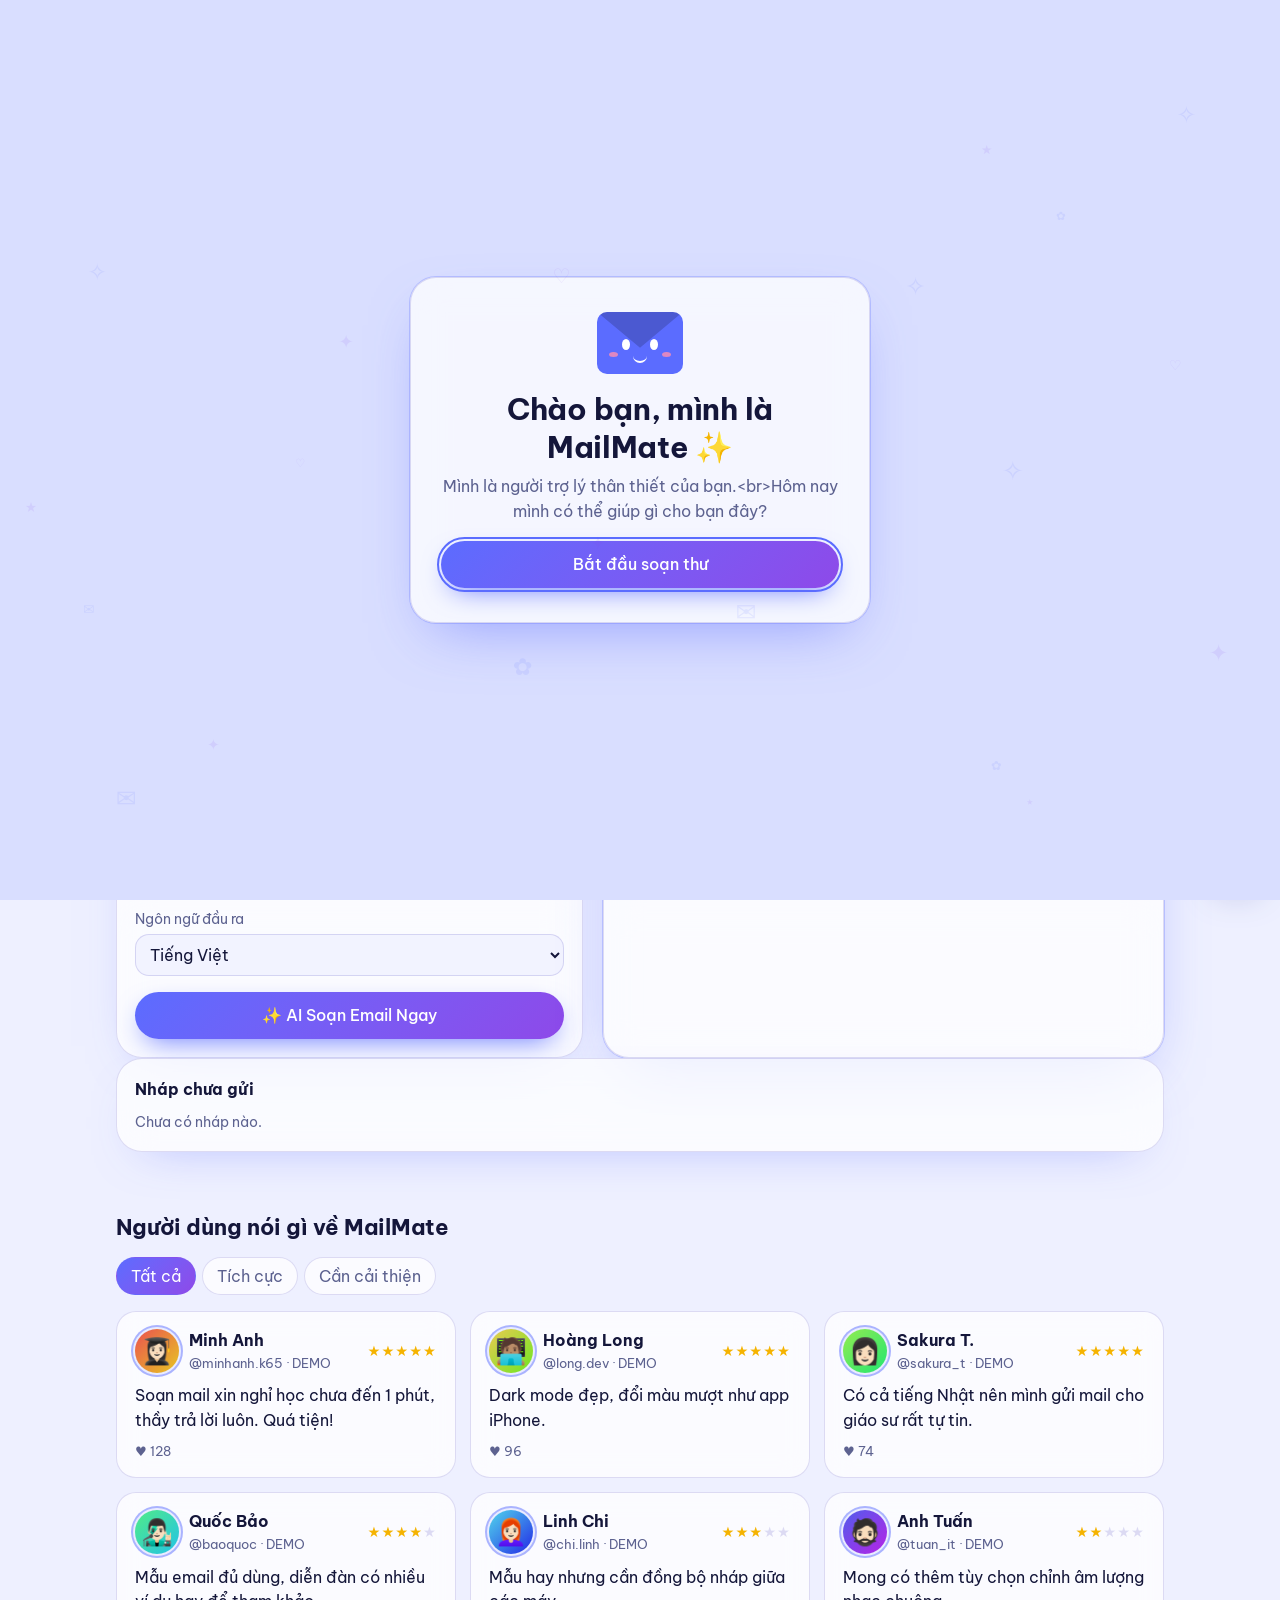
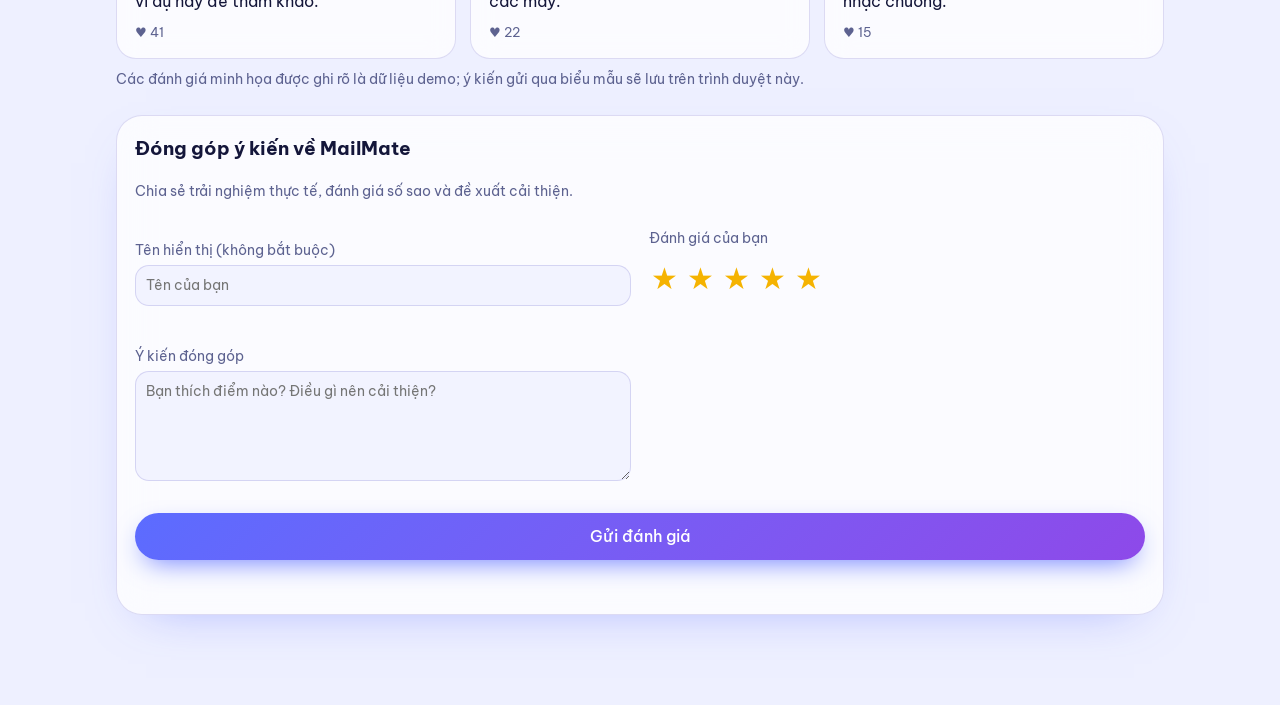
==== commit b23c4c97: "Update Kiên + Bình + Phú" ====
--- a/home.html
+++ b/home.html
@@ -16,163 +16,195 @@
   <body>
     <div id="deco" aria-hidden="true"></div>
 
-    <!-- Nút chuyển ngôn ngữ Giao diện ở góc phải -->
-    <div class="lang-switch" id="uiLangSwitch">
-      <button class="btn sm" data-lang="vi">🇻🇳 VI</button>
-      <button class="btn sm" data-lang="en">🇬🇧 EN</button>
-    </div>
-
+    <!-- Hiệu ứng Bot chào mừng -->
     <div id="hello" role="dialog" aria-label="Chào mừng" tabindex="-1">
       <div class="card">
         <div class="bot" aria-hidden="true">
           <i></i><i></i><u></u><u></u><b></b>
         </div>
-        <h2 data-i18n="hello_title">Chào bạn, mình là MailMate ✨</h2>
-        <p data-i18n="hello_sub">
-          Mình là người trợ lý thân thiết của bạn.<br />Hôm nay mình có thể giúp
-          gì cho bạn đây?
+        <h2 data-i18n="hello.title">Chào bạn, mình là MailMate ✨</h2>
+        <p>
+          <span data-i18n="hello.lead">Mình là người trợ lý thân thiết của bạn. Hôm nay mình có thể giúp gì cho bạn đây?</span>
         </p>
-        <button
-          class="btn main"
-          id="hi"
-          style="margin-top: 0"
-          data-i18n="hello_btn"
-        >
-          Bắt đầu soạn thư
-        </button>
+        <button class="btn main" id="hi" style="margin-top: 0" data-i18n="hello.start">Bắt đầu soạn thư</button>
       </div>
     </div>
 
+    <header class="topbar">
+      <a class="brand" href="#"><span class="brand-mark">✉</span><span id="siteName">MailMate</span></a>
+      <nav class="tabs nav" role="tablist" aria-label="Chuyển mục"><span class="nav-thumb"></span>
+        <button class="tab" role="tab" data-v="compose" aria-selected="true" data-i18n="nav.compose">✉️ Soạn email</button>
+        <button class="tab" role="tab" data-v="drafts" aria-selected="false"><span data-i18n="nav.drafts">⏰ Nháp &amp; nhắc nhở</span> <span class="badge" id="draftBadge" hidden>0</span></button>
+        <button class="tab" role="tab" data-v="forum" aria-selected="false" data-i18n="nav.community">💌 Diễn đàn mẫu</button>
+        <button class="tab" role="tab" data-v="admin" aria-selected="false" data-i18n="nav.admin">🔐 Quản trị</button>
+        <button class="tab pro-tab" role="tab" data-v="pro" aria-selected="false" data-i18n="nav.pro">💎 MailMate Pro</button>
+      </nav>
+      <div class="langsw" role="group" aria-label="Language"><button data-ui-lang="vi">VI</button><button data-ui-lang="en">EN</button><button data-ui-lang="ja">JP</button></div>
+    </header>
     <div class="wrap">
-      <!-- Bảng chọn màu và Chế độ Sáng/Tối -->
-      <div class="theme" id="theme" role="group">
-        <button
-          class="btn"
-          id="theme-toggle"
-          style="padding: 4px 10px; font-weight: bold"
-        ></button>
-        <div
-          style="
-            width: 1px;
-            height: 20px;
-            background: var(--line);
-            margin: 0 4px;
-          "
-        ></div>
-        <span data-i18n="theme_color">Màu:</span>
-        <span id="sws" style="display: contents"></span>
-        <button class="btn" id="rst" data-i18n="theme_default">Mặc định</button>
-      </div>
-
+      <div class="alert-bar" id="alertBar" hidden></div>
       <h1>MailMate <span class="tw" aria-hidden="true">✦</span></h1>
-      <p class="sub" data-i18n="main_sub">
-        Hôm nay mình có thể giúp gì cho bạn? Điền thông tin bên dưới hoặc tham
-        khảo diễn đàn, mình sẽ soạn email hoàn chỉnh để bạn gửi.
-      </p>
-
-      <nav class="tabs nav" role="tablist">
-        <button
-          class="tab"
-          role="tab"
-          data-v="compose"
-          aria-selected="true"
-          data-i18n="tab_compose"
-        >
-          ✉ Soạn email
-        </button>
-        <button
-          class="tab"
-          role="tab"
-          data-v="forum"
-          aria-selected="false"
-          data-i18n="tab_forum"
-        >
-          💌 Diễn đàn mẫu
-        </button>
-      </nav>
-
+      <p class="sub" data-i18n="site.lead">Hôm nay mình có thể giúp gì cho bạn? Điền thông tin bên dưới hoặc tham khảo diễn đàn, mình sẽ soạn email hoàn chỉnh để bạn gửi.</p>
+
+      
+
+      <!-- DIỄN ĐÀN MẪU (cộng đồng) -->
       <div id="vForum" hidden>
-        <section class="panel drafts" id="forum">
-          <h2 data-i18n="forum_title">Diễn đàn mẫu email 💌</h2>
-          <div id="fbody">
-            <div id="flist">
-              <!-- Các bài mẫu cộng đồng sẽ được chèn tự động vào đây -->
-            </div>
-          </div>
-        </section>
-      </div>
-
+        <section class="panel drafts" id="forum" aria-label="Diễn đàn mẫu email">
+          <h2 data-i18n="m.title">Diễn đàn mẫu email 💌</h2>
+          <p class="note" data-i18n="m.lead"></p>
+          <div class="toolbar">
+            <input type="search" id="cmSearch" data-i18n-ph="m.search">
+            <select id="cmTopic"></select>
+            <select id="cmSort"><option value="new" data-i18n="m.sortNew"></option><option value="top" data-i18n="m.sortTop"></option></select>
+            <button type="button" class="btn main" id="btnNewPost" data-i18n="m.post"></button>
+          </div>
+          <div class="post-grid" id="postGrid"></div>
+        </section>
+      </div>
+
+      <!-- NHÁP & NHẮC NHỞ -->
+      <div id="vDrafts" hidden>
+        <section class="panel drafts">
+          <h2 data-i18n="d.title"></h2>
+          <p class="note" data-i18n="d.lead"></p>
+          <div class="subtabs" id="draftTabs">
+            <button type="button" data-filter="pending" data-i18n="d.fPending"></button>
+            <button type="button" data-filter="sent" data-i18n="d.fSent"></button>
+            <button type="button" data-filter="all" data-i18n="d.fAll"></button>
+          </div>
+          <div class="ringbar"><span aria-hidden="true">🔔</span>
+            <select id="ringSel" aria-label="Chọn nhạc chuông">
+              <option value="chime" data-i18n="ring.chime">Chuông ngân</option>
+              <option value="marimba" data-i18n="ring.marimba">Marimba</option>
+              <option value="pulse" data-i18n="ring.pulse">Xung điện tử</option>
+              <option value="classic" data-i18n="ring.classic">Báo thức</option>
+              <option value="iphone" data-i18n="ring.iphone">Thông báo iPhone</option>
+              <option value="newtone" data-i18n="ring.newtone">Nhạc chuông mới</option>
+            </select>
+            <button type="button" class="btn" id="ringTest" title="Nghe thử nhạc chuông" data-i18n="ring.test">▶ Nghe thử</button>
+            <label class="btn" for="ringFile" data-i18n="ring.add">＋ Thêm nhạc</label>
+            <input type="file" id="ringFile" accept="audio/*,.mp3,.wav,.ogg,.m4a" multiple hidden>
+            <button type="button" class="btn danger" id="ringDelete" hidden title="Xóa nhạc chuông đang chọn" data-i18n="ring.delete">🗑 Xóa nhạc</button>
+          </div>
+          <p class="note ring-note" data-i18n="ring.note">Bạn có thể thêm nhiều file âm thanh từ máy tính. Nhạc được lưu trong trình duyệt hiện tại.</p>
+          <div class="card-list" id="draftList"></div>
+        </section>
+      </div>
+
+      <!-- QUẢN TRỊ -->
+      <div id="vAdmin" hidden>
+        <section class="panel drafts">
+          <h2 data-i18n="a.title"></h2>
+          <form class="gate" id="formLogin">
+            <p class="note" data-i18n="a.gate"></p>
+            <label class="field"><span data-i18n="a.pin"></span><input type="password" name="pin" autocomplete="current-password" required></label>
+            <button type="submit" class="btn main" data-i18n="a.login"></button>
+          </form>
+          <div id="adminPanel" hidden>
+            <div class="subtabs" id="adminTabs">
+              <button type="button" data-tab="settings" data-i18n="a.tabSettings"></button>
+              <button type="button" data-tab="topics" data-i18n="a.tabTopics"></button>
+              <button type="button" data-tab="posts" data-i18n="a.tabPosts"></button>
+              <button type="button" data-tab="data" data-i18n="a.tabData"></button>
+              <button type="button" id="btnLogout" data-i18n="a.logout"></button>
+            </div>
+            <div class="admin-pane" data-pane="settings">
+              <form class="form-grid" id="formSettings">
+                <label class="field"><span data-i18n="a.siteName"></span><input name="siteName" maxlength="40" required></label>
+                <label class="field"><span data-i18n="a.autoRemind"></span><input name="autoRemindHours" type="number" min="0" max="720" required></label>
+                <label class="field"><span data-i18n="a.defUi"></span><select name="uiLang"><option value="vi" data-i18n="lang.vi">Tiếng Việt</option><option value="en">English</option></select></label>
+                <label class="field"><span data-i18n="a.defMail"></span><select name="mailLang"><option value="vi" data-i18n="lang.vi">Tiếng Việt</option><option value="en">English</option><option value="both" data-i18n="c.both"></option></select></label>
+                <label class="field"><span data-i18n="a.defTone"></span><select name="tone"><option value="formal" data-i18n="c.formal"></option><option value="friendly" data-i18n="c.friendly"></option></select></label>
+                <label class="field"><span data-i18n="a.newPin"></span><input name="newPin" type="password" minlength="4" autocomplete="new-password"></label>
+                <label class="check"><input type="checkbox" name="moderation"><span data-i18n="a.moderation"></span></label>
+                <label class="check"><input type="checkbox" name="comments"><span data-i18n="a.allowComments"></span></label>
+                <div class="wide"><button type="submit" class="btn main" data-i18n="g.save"></button></div>
+              </form>
+            </div>
+            <div class="admin-pane" data-pane="topics" hidden>
+              <div class="bar"><button type="button" class="btn main" style="width:auto;margin:0" id="btnAddTopic" data-i18n="a.addTopic"></button><button type="button" class="btn" id="btnResetTopics" data-i18n="a.resetTopics"></button></div>
+              <ul class="row-list" id="adminTopics"></ul>
+            </div>
+            <div class="admin-pane" data-pane="posts" hidden><ul class="row-list" id="adminPosts"></ul></div>
+            <div class="admin-pane" data-pane="data" hidden>
+              <div class="bar">
+                <button type="button" class="btn" id="btnExport" data-i18n="a.export"></button>
+                <label class="btn" for="fileImport" data-i18n="a.import"></label>
+                <input type="file" id="fileImport" accept="application/json" hidden>
+                <button type="button" class="btn danger" id="btnWipe" data-i18n="a.wipe"></button>
+              </div>
+            </div>
+          </div>
+        </section>
+      </div>
+
+      <!-- MAILMATE GO / PRO -->
+      <div id="vPro" hidden>
+        <section class="panel pro-hero">
+          <span class="pro-kicker" data-i18n="pro.kicker">MAILMATE MEMBERSHIP</span>
+          <h2 data-i18n="pro.title">Nâng cấp trải nghiệm viết email</h2>
+          <p class="note" data-i18n="pro.lead">Chọn gói phù hợp với bạn. Đây là giao diện minh họa; chưa có thanh toán tự động.</p>
+        </section>
+        <div class="plan-grid">
+          <article class="plan-card"><span class="plan-icon">✉️</span><h3>MailMate Free</h3><p class="plan-price">0¥ <small data-i18n="pro.forever">/ mãi mãi</small></p><ul><li data-i18n="pro.free1">Mẫu email cơ bản</li><li data-i18n="pro.free2">Lưu nháp trên thiết bị</li><li data-i18n="pro.free3">Cộng đồng chia sẻ</li></ul><button class="btn" type="button" data-plan="free" data-i18n="pro.current">Gói hiện tại</button></article>
+          <article class="plan-card plan-go"><span class="plan-icon">🚀</span><h3>MailMate Go</h3><p class="plan-price">1807¥ <small data-i18n="pro.month">/ tháng</small></p><ul><li data-i18n="pro.go1">Nhiều mẫu email hơn</li><li data-i18n="pro.go2">Tùy chỉnh giao diện</li><li data-i18n="pro.go3">Quản lý nhắc nhở nâng cao</li></ul><button class="btn main" type="button" data-plan="go" data-i18n="pro.chooseGo">Chọn MailMate Go</button></article>
+          <article class="plan-card plan-pro"><span class="plan-icon">💎</span><h3>MailMate Pro</h3><p class="plan-price">2008¥ <small data-i18n="pro.month">/ tháng</small></p><ul><li data-i18n="pro.pro1">Trải nghiệm đầy đủ tính năng</li><li data-i18n="pro.pro2">Bộ mẫu chuyên nghiệp</li><li data-i18n="pro.pro3">Ưu tiên tính năng mới</li></ul><button class="btn main" type="button" data-plan="pro" data-i18n="pro.choosePro">Nâng cấp Pro</button></article>
+        </div>
+        <section id="paymentPanel" class="panel payment-panel" hidden>
+          <div><h2 data-i18n="pay.title">Thanh toán gói</h2><p id="selectedPlan" class="plan-price"></p><p class="note" data-i18n="pay.note">Mã QR bên dưới chỉ là hình minh họa. Hãy thay bằng QR thanh toán thật của bạn trước khi công khai.</p></div>
+          <div class="qr-placeholder" role="img" aria-label="Demo QR code placeholder">
+            <svg viewBox="0 0 210 210" aria-hidden="true"><rect width="210" height="210" fill="#fff"/><g fill="#101828"><path d="M10 10h60v60H10z M20 20v40h40V20z M30 30h20v20H30z M140 10h60v60h-60z M150 20v40h40V20z M160 30h20v20h-20z M10 140h60v60H10z M20 150v40h40v-40z M30 160h20v20H30z"/><path d="M85 10h15v15H85z M105 10h15v30h-15z M80 35h20v15H80z M105 50h15v15h-15z M80 65h15v15H80z M95 85h15v15H95z M120 80h15v15h-15z M145 85h15v15h-15z M170 85h30v15h-30z M80 105h15v25H80z M105 105h30v15h-30z M145 110h15v15h-15z M170 110h30v15h-30z M95 135h15v15H95z M115 135h15v30h-15z M140 140h20v15h-20z M170 140h15v15h-15z M85 165h15v15H85z M105 175h15v25h-15z M130 175h15v15h-15z M150 165h15v15h-15z M175 175h25v15h-25z"/></g></svg>
+            <b data-i18n="pay.placeholder">QR MINH HỌA</b>
+          </div>
+        </section>
+      </div>
+
+      <!-- SOẠN THƯ -->
       <div id="vCompose">
-        <div class="grid">
-          <section class="panel">
-            <h2 data-i18n="panel_config">Thông tin & Cấu hình</h2>
+        <div class="subtabs" id="modeTabs">
+          <button type="button" data-mode="quick" data-i18n="c.modeQuick"></button>
+          <button type="button" data-mode="tpl" data-i18n="c.modeTpl"></button>
+        </div>
+        <div class="grid" id="modeQuick">
+          <section class="panel" aria-label="Thông tin email">
+            <h2 data-i18n="quick.info">Thông tin &amp; Cấu hình</h2>
 
             <div>
-              <label for="topic"
-                ><span data-i18n="lbl_topic">Chủ đề email</span>
-                <span class="required">(*)</span></label
-              >
-              <select id="topic"></select>
-            </div>
-
-            <div class="row">
-              <div>
-                <label for="rcp"
-                  ><span data-i18n="lbl_role">Vai trò người nhận</span>
-                  <span class="required">(*)</span></label
-                >
-                <select id="rcp"></select>
-                <input
-                  id="rcpx"
-                  hidden
-                  placeholder="VD: Trưởng phòng đào tạo"
-                  style="margin-top: 6px"
-                />
-              </div>
-              <div>
-                <label for="tone" data-i18n="lbl_tone">Giọng điệu</label>
-                <select id="tone">
-                  <option value="Trang trọng" data-i18n="tone_formal">
-                    Trang trọng (Dành cho cấp trên, đối tác)
-                  </option>
-                  <option value="Lịch sự, gần gũi" data-i18n="tone_friendly">
-                    Lịch sự, gần gũi (Đồng nghiệp)
-                  </option>
-                  <option value="Ngắn gọn, thẳng thắn" data-i18n="tone_short">
-                    Ngắn gọn, đi thẳng vào vấn đề
-                  </option>
-                </select>
-              </div>
+              <label for="topic" data-i18n="quick.topic">Chủ đề email</label>
+              <select id="topic">
+                <option value="nghi-hoc" data-i18n="quick.topicLeave">Xin nghỉ học / nghỉ làm</option>
+                <option value="nop-tre" data-i18n="quick.topicLate">Xin nộp bài trễ</option>
+                <option value="ung-tuyen" data-i18n="quick.topicJob">Ứng tuyển / Xin thực tập</option>
+                <option value="khac" data-i18n="quick.topicOther">Khác (Liên hệ chung)</option>
+              </select>
             </div>
 
             <div class="row">
               <div>
                 <label for="rname"
-                  ><span data-i18n="lbl_rname">Tên người nhận cụ thể</span>
-                  <span class="required">(*)</span></label
+                   ><span data-i18n="quick.recipient">Tên Giảng viên/Người nhận</span> <span class="required">(*)</span></label
                 >
-                <input id="rname" placeholder="VD: Cô Lê Hằng" />
+                <input id="rname" placeholder="VD: Thầy Shin" data-i18n-ph="quick.phRecipient" />
                 <small class="error-text" id="err-rname"></small>
               </div>
               <div>
                 <label for="me"
-                  ><span data-i18n="lbl_me">Họ và tên của bạn</span>
-                  <span class="required">(*)</span></label
+                   ><span data-i18n="quick.yourName">Họ và tên của bạn</span> <span class="required">(*)</span></label
                 >
-                <input id="me" placeholder="VD: Nguyễn Văn A" />
+                <input id="me" placeholder="VD: Bé Lê Dăn Đạt" data-i18n-ph="quick.phName" />
                 <small class="error-text" id="err-me"></small>
               </div>
             </div>
 
             <div>
               <label for="rto"
-                ><span data-i18n="lbl_email">Email người nhận</span>
-                <span class="required">(*)</span></label
+                 ><span data-i18n="quick.email">Email người nhận</span> <span class="required">(*)</span></label
               >
               <input
                 id="rto"
                 type="email"
-                placeholder="gvien@truong.edu.vn"
+                placeholder="mssv@gm.uit.edu.vn" data-i18n-ph="quick.phEmail"
                 autocomplete="off"
               />
               <small class="error-text" id="err-rto"></small>
@@ -181,71 +213,63 @@
             <div class="row">
               <div>
                 <label for="sid"
-                  ><span data-i18n="lbl_sid">Mã số sinh viên</span>
-                  <span class="required">(*)</span></label
+                   ><span data-i18n="quick.studentId">Mã số sinh viên</span> <span class="required">(*)</span></label
                 >
                 <input
                   id="sid"
-                  placeholder="VD: 21110123"
+                  placeholder="VD: 21110123" data-i18n-ph="quick.phId"
                   inputmode="numeric"
                 />
                 <small class="error-text" id="err-sid"></small>
               </div>
               <div>
                 <label for="maj"
-                  ><span data-i18n="lbl_maj">Lớp / Ngành</span>
-                  <span class="required">(*)</span></label
+                   ><span data-i18n="quick.class">Lớp / Ngành</span> <span class="required">(*)</span></label
                 >
-                <input id="maj" placeholder="VD: 12C3 / CNTT" />
+                <input id="maj" placeholder="VD: 12C3 / CNTT" data-i18n-ph="quick.phClass" />
                 <small class="error-text" id="err-maj"></small>
               </div>
             </div>
 
-            <div class="note" style="margin-top: 0" data-i18n="note_save">
-              Trình duyệt sẽ tự động nhớ thông tin cá nhân của bạn cho lần sau.
+            <div class="note" style="margin-top: 0">
+              <span data-i18n="quick.remember">Trình duyệt sẽ tự động nhớ thông tin của bạn cho lần sau.</span>
             </div>
 
             <label for="pts"
-              ><span data-i18n="lbl_reason">Lý do / Ý chính cần nói</span>
-              <span class="required">(*)</span></label
+               ><span data-i18n="quick.reason">Lý do chi tiết</span> <span class="required">(*)</span></label
             >
             <textarea
               id="pts"
-              placeholder="VD: Em bị sốt cấp tính từ đêm qua, không thể đi học được..."
+              placeholder="VD: Em bị sốt cấp tính từ đêm qua, không thể đi học được..." data-i18n-ph="quick.phReason"
             ></textarea>
             <small class="error-text" id="err-pts"></small>
 
-            <label for="lang" data-i18n="lbl_lang">Ngôn ngữ đích</label>
+            <label for="qTone" data-i18n="c.tone">Giọng điệu</label>
+            <select id="qTone"><option value="formal" data-i18n="c.formal">Trang trọng</option><option value="friendly" data-i18n="c.friendly">Thân thiện</option></select>
+
+            <label for="lang" data-i18n="quick.targetLang">Ngôn ngữ đích</label>
             <select id="lang">
-              <option value="vi">Tiếng Việt</option>
-              <option value="en">Tiếng Anh (English)</option>
-              <option value="ja">Tiếng Nhật (日本語)</option>
+              <option value="vi" data-i18n="lang.vi">Tiếng Việt</option>
+              <option value="en" data-i18n="lang.en">Tiếng Anh</option>
+              <option value="ja" data-i18n="lang.ja">Tiếng Nhật</option>
             </select>
 
-            <button class="btn main" id="go" data-i18n="btn_generate">
-              ✨ AI Soạn Email Ngay
-            </button>
+            <button class="btn main" id="go" data-i18n="quick.generate">✨ AI Soạn Email Ngay</button>
           </section>
 
-          <section class="letter mail">
-            <div id="empty" class="empty" data-i18n="empty_mail">
-              Email của bạn sẽ hiện ở đây. Bạn có thể sửa trực tiếp.
-            </div>
+          <section class="letter mail" aria-label="Email đã soạn">
+            <div id="empty" class="empty" data-i18n="quick.empty">Email của bạn sẽ hiện ở đây. Bạn có thể sửa trực tiếp.</div>
             <div id="out" hidden>
-              <label for="to" data-i18n="out_to">Đến (email)</label>
+              <label for="to" data-i18n="quick.to">Đến (email)</label>
               <input id="to" type="email" />
-              <label for="subj" data-i18n="out_subj">Tiêu đề</label>
+              <label for="subj" data-i18n="c.subject">Tiêu đề</label>
               <input id="subj" class="subj" />
-              <label for="body" data-i18n="out_body">Nội dung</label>
+              <label for="body" data-i18n="c.body">Nội dung</label>
               <textarea id="body"></textarea>
 
               <div class="bar">
-                <button class="btn" id="copy" data-i18n="btn_copy">
-                  📋 Sao chép
-                </button>
-                <button class="btn" id="save" data-i18n="btn_save">
-                  💾 Lưu nháp
-                </button>
+                <button class="btn" id="copy" data-i18n="c.copy">📋 Sao chép</button>
+                <button class="btn" id="save" data-i18n="c.save">💾 Lưu nháp</button>
                 <a
                   class="btn"
                   id="gm"
@@ -256,16 +280,7 @@
                     border-color: var(--acc);
                     color: var(--onacc);
                   "
-                  >🚀 Gmail ➜</a
-                >
-                <button
-                  class="btn primary"
-                  id="shareToCommunity"
-                  style="margin-left: auto"
-                  data-i18n="btn_share"
-                >
-                  🌐 Chia sẻ lên diễn đàn
-                </button>
+                  data-i18n="quick.gmail">🚀 Gửi qua Gmail ➜</a>
               </div>
 
               <div class="note" style="margin-top: 15px" id="msg"></div>
@@ -273,49 +288,119 @@
           </section>
         </div>
 
-        <section class="panel drafts">
-          <h2 data-i18n="draft_title">Nháp chưa gửi</h2>
-          <div id="dl">
-            <div class="note" data-i18n="draft_empty">Chưa có nháp nào.</div>
-          </div>
+                <div id="modeTpl" hidden>
+          <div class="layout">
+            <div class="panel">
+              <h2 data-i18n="c.step1"></h2>
+              <div class="topic-grid" id="topicGrid"></div>
+              <h2 data-i18n="c.step2"></h2>
+              <div class="row">
+                <div><label for="tone" data-i18n="c.tone"></label><select id="tone"><option value="formal" data-i18n="c.formal"></option><option value="friendly" data-i18n="c.friendly"></option></select></div>
+                <div><label for="mailLang" data-i18n="c.mailLang"></label><select id="mailLang"><option value="vi" data-i18n="lang.vi">Tiếng Việt</option><option value="en">English</option><option value="both" data-i18n="c.both"></option></select></div>
+              </div>
+              <p class="note" id="bilingualHint" data-i18n="c.bilingualHint" hidden></p>
+              <h2 style="margin-top:18px" data-i18n="c.step3"></h2>
+              <div class="fields" id="fields"></div>
+              <div class="bar"><button type="button" class="btn" id="btnSample" data-i18n="c.sample"></button><button type="button" class="btn" id="btnReset" data-i18n="c.reset"></button></div>
+            </div>
+            <div class="letter sheet">
+              <div class="sheet-head"><h2 data-i18n="c.result"></h2><span class="chip chip-warn" id="editingBadge" data-i18n="c.editingDraft" hidden></span></div>
+              <p class="status" id="missingInfo"></p>
+              <div id="outputs"></div>
+              <div class="bar">
+                <button type="button" class="btn" id="btnCopy" data-i18n="c.copy"></button>
+                <button type="button" class="btn" id="btnMail" data-i18n="c.mailto"></button>
+                <button type="button" class="btn" id="btnGmail">🚀 Gmail</button>
+                <button type="button" class="btn" id="btnSave" data-i18n="c.save"></button>
+                <button type="button" class="btn" id="btnShare" data-i18n="c.share"></button>
+              </div>
+            </div>
+          </div>
+        </div>
+
+        <section class="panel drafts" aria-label="Nháp">
+          <h2 data-i18n="d.unfinished">Nháp chưa gửi</h2>
+          <div id="dl"><div class="note" data-i18n="d.emptyQuick">Chưa có nháp nào.</div></div>
         </section>
       </div>
     </div>
 
-    <!-- Hộp thoại chia sẻ bài viết (Dialog) -->
-    <dialog class="dlg" id="dlgShare">
-      <h3 data-i18n="dlg_share_title" style="margin-top: 0">
-        Đăng lên diễn đàn
-      </h3>
-      <p class="hint" data-i18n="dlg_share_hint">
-        Hãy đảm bảo xóa các thông tin cá nhân nhạy cảm trước khi chia sẻ mẫu này
-        với mọi người.
-      </p>
-
-      <label style="margin-top: 15px"
-        ><span data-i18n="dlg_share_name">Tiêu đề bài viết</span>
-        <span class="required">(*)</span></label
-      >
-      <input
-        id="sharePostTitle"
-        style="width: 100%; margin-bottom: 10px"
-        required
-      />
-
-      <label
-        ><span data-i18n="dlg_share_author">Tên tác giả (Tùy chọn)</span></label
-      >
-      <input id="sharePostAuthor" style="width: 100%; margin-bottom: 20px" />
-
-      <div style="display: flex; justify-content: flex-end; gap: 8px">
-        <button class="btn" id="cancelShare" data-i18n="btn_cancel">Hủy</button>
-        <button class="btn primary" id="confirmShare" data-i18n="btn_post">
-          Đăng bài
-        </button>
-      </div>
+    <section class="reviews wrap" id="reviews">
+      <h2 data-i18n="rv.title">Khách hàng nói gì về MailMate</h2>
+      <div class="rv-filter" id="rvFilter"><button data-f="all" class="active" data-i18n="rv.all">Tất cả</button><button data-f="pos" data-i18n="rv.pos">Tích cực</button><button data-f="neg" data-i18n="rv.neg">Cần cải thiện</button></div>
+      <div class="rv-grid" id="rvGrid"></div>
+      <p class="note" data-i18n="rv.note"></p>
+      <section class="panel feedback-panel" aria-labelledby="feedbackTitle">
+        <h3 id="feedbackTitle" data-i18n="fb.title">Đóng góp ý kiến về MailMate</h3>
+        <p class="note" data-i18n="fb.lead">Chia sẻ trải nghiệm thực tế, đánh giá số sao và đề xuất cải thiện.</p>
+        <form id="feedbackForm" class="feedback-form">
+          <label class="field"><span data-i18n="fb.name">Tên hiển thị (không bắt buộc)</span><input name="name" maxlength="40" data-i18n-ph="fb.phName" placeholder="Tên của bạn"></label>
+          <div class="field"><span data-i18n="fb.rating">Đánh giá của bạn</span><div id="feedbackStars" class="feedback-stars" role="radiogroup" aria-label="Rating">
+            <button type="button" data-rating="1" aria-label="1 star">★</button><button type="button" data-rating="2" aria-label="2 stars">★</button><button type="button" data-rating="3" aria-label="3 stars">★</button><button type="button" data-rating="4" aria-label="4 stars">★</button><button type="button" data-rating="5" aria-label="5 stars">★</button>
+          </div></div>
+          <label class="field"><span data-i18n="fb.comment">Ý kiến đóng góp</span><textarea name="comment" rows="4" maxlength="1000" required data-i18n-ph="fb.phComment" placeholder="Bạn thích điểm nào? Điều gì nên cải thiện?"></textarea></label>
+          <button type="submit" class="btn main" data-i18n="fb.submit">Gửi đánh giá</button>
+          <p class="note" id="feedbackStatus" role="status"></p>
+        </form>
+      </section>
+    </section>
+
+    <div class="island" id="island" role="status" aria-live="polite"></div>
+
+    <div class="dock" id="theme" role="group" aria-label="Theme">
+      <div class="dock-items">
+        <span id="sws" class="sws"></span>
+        <button class="dock-btn" id="rst" title="Reset">↺</button>
+        <button class="dock-btn" id="theme-toggle" title="Dark / Light"></button>
+      </div>
+      <button class="dock-btn dock-main" id="dockMain" aria-label="Colors">🎨</button>
+    </div>
+
+    <dialog class="dlg" id="dlgReminder">
+      <form id="formReminder">
+        <h3 data-i18n="r.title"></h3><p class="note" data-i18n="r.lead"></p>
+        <label data-i18n="r.time"></label><input type="datetime-local" id="remindInput">
+        <div class="bar">
+          <button type="button" class="btn" data-mins="60" data-i18n="r.q1h"></button>
+          <button type="button" class="btn" data-mins="1440" data-i18n="r.q1d"></button>
+          <button type="button" class="btn" data-mins="4320" data-i18n="r.q3d"></button>
+        </div>
+        <div class="dlg-actions">
+          <button type="button" class="btn" id="remindNone" data-i18n="r.none"></button>
+          <button type="button" class="btn" data-close data-i18n="g.cancel"></button>
+          <button type="submit" class="btn main" style="width:auto;margin:0" data-i18n="g.save"></button>
+        </div>
+      </form>
     </dialog>
-
-    <script src="data.js"></script>
+    <dialog class="dlg" id="dlgPost">
+      <form id="formPost" class="form-grid">
+        <h3 class="wide" data-i18n="m.post"></h3><p class="note wide" data-i18n="m.privacy"></p>
+        <label class="field wide"><span data-i18n="m.postTitle"></span><input name="title" maxlength="80" required></label>
+        <label class="field"><span data-i18n="m.topic"></span><select name="topicId"></select></label>
+        <label class="field"><span data-i18n="m.lang"></span><select name="lang"><option value="vi" data-i18n="lang.vi">Tiếng Việt</option><option value="en">English</option></select></label>
+        <label class="field wide"><span data-i18n="c.subject"></span><input name="subject" maxlength="150" required></label>
+        <label class="field wide"><span data-i18n="c.body"></span><textarea name="body" rows="9" required></textarea></label>
+        <label class="field wide"><span data-i18n="m.author"></span><input name="author" maxlength="40"></label>
+        <div class="dlg-actions wide"><button type="button" class="btn" data-close data-i18n="g.cancel"></button><button type="submit" class="btn main" style="width:auto;margin:0" data-i18n="m.submit"></button></div>
+      </form>
+    </dialog>
+    <dialog class="dlg dlg-wide" id="dlgDetail"><div id="detailBody"></div></dialog>
+    <dialog class="dlg dlg-wide" id="dlgTopic">
+      <form id="formTopic" class="form-grid">
+        <h3 class="wide" id="topicDlgTitle"></h3>
+        <p class="note wide"><span data-i18n="a.phHint"></span> <span class="code-list" id="phList"></span></p>
+        <label class="field"><span data-i18n="a.icon"></span><input name="icon" maxlength="4" required></label><span></span>
+        <label class="field"><span data-i18n="a.nameVi"></span><input name="nameVi" required></label>
+        <label class="field"><span data-i18n="a.nameEn"></span><input name="nameEn" required></label>
+        <label class="field"><span data-i18n="a.subjVi"></span><input name="subjVi" required></label>
+        <label class="field"><span data-i18n="a.subjEn"></span><input name="subjEn" required></label>
+        <label class="field"><span data-i18n="a.bodyVi"></span><textarea name="bodyVi" rows="9" required></textarea></label>
+        <label class="field"><span data-i18n="a.bodyEn"></span><textarea name="bodyEn" rows="9" required></textarea></label>
+        <div class="dlg-actions wide"><button type="button" class="btn" data-close data-i18n="g.cancel"></button><button type="submit" class="btn main" style="width:auto;margin:0" data-i18n="g.save"></button></div>
+      </form>
+    </dialog>
+    <div class="toasts" id="toasts" aria-live="polite"></div>
+
     <script src="script.js"></script>
   </body>
 </html>
--- a/style.css
+++ b/style.css
@@ -153,10 +153,7 @@
 
 button.btn,
 a.btn {
-  display: inline-flex;
-  align-items: center;
-  justify-content: center;
-  gap: 6px;
+  display: inline-block;
   font: inherit;
   font-weight: 500;
   font-size: 0.9rem;
@@ -172,13 +169,10 @@
     color 0.3s,
     border-color 0.3s;
 }
-.btn.main,
-.btn.primary {
+.btn.main {
   background: var(--acc);
   border-color: var(--acc);
   color: var(--onacc);
-}
-.btn.main {
   width: 100%;
   margin-top: 16px;
   padding: 11px;
@@ -227,8 +221,7 @@
   padding: 40px 8px;
   text-align: center;
 }
-.note,
-.hint {
+.note {
   font-size: 0.85rem;
   color: var(--mute);
   margin-top: 10px;
@@ -403,42 +396,26 @@
   animation: tw 2.4s ease-in-out infinite;
 }
 
-/* Bảng chọn màu (Góc trái) & Ngôn ngữ (Góc phải) */
-.theme,
-.lang-switch {
+/* Bảng chọn màu (Góc trái) */
+.theme {
   position: absolute;
   top: 16px;
+  left: 16px;
   display: flex;
+  flex-wrap: wrap;
   align-items: center;
   gap: 8px;
+  margin: 0;
   background: var(--card);
   padding: 8px 12px;
   border-radius: 8px;
   border: 1px solid var(--line);
   z-index: 10;
   box-shadow: 0 2px 8px rgba(0, 0, 0, 0.05);
-}
-.theme {
-  left: 16px;
-  flex-wrap: wrap;
-}
-.lang-switch {
-  right: 16px;
-  padding: 4px;
-  border-radius: 8px;
-}
-.lang-switch .btn {
-  padding: 6px 10px;
-  border: none;
-  font-weight: bold;
-  background: transparent;
-}
-.lang-switch .btn.active {
-  background: var(--acc);
-  color: var(--onacc);
-  border-radius: 6px;
-}
-
+  transition:
+    background 0.3s,
+    border-color 0.3s;
+}
 .sw {
   width: 28px;
   height: 28px;
@@ -448,13 +425,16 @@
   cursor: pointer;
   padding: 0;
 }
+.sw[aria-pressed="true"] {
+  box-shadow: 0 0 0 2px var(--ink);
+}
 .theme span {
   font-size: 0.85rem;
   color: var(--mute);
   font-weight: 500;
 }
 
-/* Báo lỗi */
+/* ---- BÁO LỖI (CHỮ ĐỎ + VIỀN ĐỎ) ---- */
 .required {
   color: var(--red);
   font-weight: bold;
@@ -474,7 +454,7 @@
   display: block;
 }
 
-/* Diễn đàn & Hộp thoại */
+/* Diễn đàn css */
 .fc {
   border-top: 1px solid var(--line);
   padding: 14px 0;
@@ -488,23 +468,18 @@
 .fh small {
   display: block;
   color: var(--mute);
-  margin-top: 4px;
 }
 .tag {
   display: inline-block;
   background: var(--soft);
   border-radius: 999px;
-  padding: 2px 10px;
+  padding: 0 9px;
   font-size: 0.78rem;
-  margin-right: 6px;
-  font-weight: 500;
+  margin-right: 4px;
 }
 .pv {
-  color: var(--ink);
-  margin: 8px 0;
-  font-family: var(--font-letter);
-  line-height: 1.6;
-  font-size: 1.05rem;
+  color: var(--mute);
+  margin: 6px 0;
 }
 .d {
   display: flex;
@@ -514,16 +489,245 @@
   border-top: 1px solid var(--line);
   padding: 10px 0;
 }
-
-.dlg {
-  width: min(450px, calc(100% - 32px));
-  padding: 24px;
-  border: 0;
-  border-radius: 12px;
-  background: var(--card);
-  color: var(--ink);
-  box-shadow: 0 20px 60px rgba(0, 0, 0, 0.2);
-}
-.dlg::backdrop {
-  background: rgba(0, 0, 0, 0.5);
-}
+.d b {
+  display: block;
+}
+.d small {
+  color: var(--mute);
+}
+
+/* =====================================================
+   TÍNH NĂNG MỞ RỘNG (lấy từ web Phú)
+   ===================================================== */
+:root { --green:#12805c; --green-soft:#def4ea; --amber:#8a4f06; --amber-soft:#fdf0d6; --red-soft:#fdeaea; }
+:root[data-theme="dark"] { --green:#5fd3a6; --green-soft:#12362b; --amber:#f2c36b; --amber-soft:#3a2d12; --red-soft:#3b1a1f; }
+@media (prefers-color-scheme: dark) {
+  :root:not([data-theme="light"]) { --green:#5fd3a6; --green-soft:#12362b; --amber:#f2c36b; --amber-soft:#3a2d12; --red-soft:#3b1a1f; }
+}
+[hidden] { display: none !important; }
+
+.uilang { position: absolute; top: 16px; right: 16px; display: flex; gap: 0; z-index: 10; }
+.uilang .btn { border-radius: 0; padding: 5px 10px; font-size: .8rem; font-weight: 700; }
+.uilang .btn:first-child { border-radius: 6px 0 0 6px; }
+.uilang .btn:last-child { border-radius: 0 6px 6px 0; border-left: 0; }
+.uilang .btn.active { background: var(--ink); color: var(--card); border-color: var(--ink); }
+
+.alert-bar { display:flex; align-items:center; justify-content:center; gap:14px; flex-wrap:wrap; padding:10px 16px; margin-bottom:12px;
+  background: var(--amber-soft); color: var(--amber); font-weight:500; border-radius:8px; border:1px solid var(--line); }
+.badge { display:inline-block; min-width:20px; margin-left:4px; padding:0 6px; border-radius:10px; background:var(--red); color:#fff; font-size:.75rem; font-weight:600; text-align:center; }
+
+.subtabs { display:flex; flex-wrap:wrap; gap:6px; margin-bottom:14px; border-bottom:1px solid var(--line); }
+.subtabs button { padding:8px 14px; border:0; border-bottom:3px solid transparent; background:none; color:var(--mute); font:inherit; font-weight:500; cursor:pointer; }
+.subtabs button.active { color:var(--ink); border-bottom-color:var(--acc); font-weight:700; }
+.subtabs button:last-child#btnLogout { margin-left:auto; }
+
+.layout { display:grid; grid-template-columns:minmax(0,5fr) minmax(0,6fr); gap:20px; align-items:start; margin-bottom:20px; }
+@media (max-width: 820px) { .layout { grid-template-columns: 1fr; } }
+.topic-grid { display:grid; grid-template-columns:repeat(auto-fill,minmax(150px,1fr)); gap:8px; }
+.topic { display:flex; align-items:center; gap:8px; padding:9px 11px; text-align:left; border:1px solid var(--line); border-radius:10px; background:var(--card); color:var(--ink); cursor:pointer; font:inherit; font-size:.88rem; line-height:1.3; }
+.topic:hover { border-color: var(--acc); }
+.topic.active { border-color:var(--acc); background:color-mix(in srgb, var(--acc) 12%, var(--card)); font-weight:600; }
+.topic-icon { font-size:1.25rem; }
+.fields, .form-grid { display:grid; grid-template-columns:1fr 1fr; gap:4px 12px; }
+.fields .wide, .form-grid .wide, .form-grid h3 { grid-column:1 / -1; }
+@media (max-width: 560px) { .fields, .form-grid { grid-template-columns:1fr; } }
+.field { display:flex; flex-direction:column; font-size:.85rem; color:var(--mute); }
+.field span { margin:12px 0 4px; }
+.check { display:flex; align-items:center; gap:8px; font-size:.9rem; margin-top:12px; }
+.check input { width:18px; height:18px; }
+.sheet { position:sticky; top:16px; }
+.sheet-head { display:flex; align-items:center; justify-content:space-between; gap:10px; }
+.status { margin:6px 0 14px; font-size:.85rem; color:var(--green); font-weight:500; }
+.status.warn { color: var(--amber); }
+.tmail { margin-bottom:16px; }
+.tmail-head { display:flex; align-items:center; gap:8px; margin-bottom:8px; }
+.tmail-row { display:flex; align-items:center; gap:10px; margin:0; padding-bottom:8px; border-bottom:1px solid var(--line); }
+.tmail-row span { flex:none; }
+.tmail-subject, .tmail-body { width:100%; border:0; background:transparent; font-family:Newsreader, Georgia, serif; color:var(--ink); }
+.tmail-subject { font-size:1.05rem; font-weight:600; padding:2px 0; }
+.tmail-body { display:block; margin-top:12px; padding:0; font-size:1.05rem; line-height:1.7; resize:none; overflow:hidden; min-height:9em; }
+.tmail-subject:focus, .tmail-body:focus { outline:none; background:var(--soft); }
+
+.chips { display:flex; flex-wrap:wrap; gap:6px; }
+.chip { display:inline-flex; align-items:center; gap:4px; padding:2px 9px; border-radius:999px; font-size:.78rem; font-weight:500; background:var(--soft); color:var(--mute); border:1px solid var(--line); }
+.chip-lang { background:color-mix(in srgb, var(--acc) 15%, var(--card)); color:var(--acc); border-color:transparent; }
+.chip-ok { background:var(--green-soft); color:var(--green); border-color:transparent; }
+.chip-warn { background:var(--amber-soft); color:var(--amber); border-color:transparent; }
+.chip-danger { background:var(--red-soft); color:var(--red); border-color:transparent; }
+.link { border:0; background:none; color:var(--acc); cursor:pointer; text-decoration:underline; padding:0; font:inherit; font-size:.85rem; }
+.icon-btn { border:0; background:none; font-size:1.1rem; cursor:pointer; color:var(--mute); padding:4px 8px; }
+.btn.danger { color:var(--red); }
+.btn.liked { background:var(--acc); color:var(--onacc); border-color:var(--acc); }
+label.btn { display:inline-block; cursor:pointer; }
+
+.toolbar { display:flex; flex-wrap:wrap; gap:10px; margin-bottom:16px; }
+.toolbar input { flex:1 1 240px; width:auto; }
+.toolbar select { width:auto; }
+.toolbar .btn.main { width:auto; margin:0; padding:8px 14px; font-size:.95rem; }
+
+.card-list { display:grid; gap:12px; }
+.draft-card { display:grid; gap:8px; padding:16px 18px; background:var(--card); border:1px solid var(--line); border-left:5px solid var(--acc); border-radius:10px; }
+.draft-card.overdue { border-left-color:var(--red); }
+.draft-card.sent { border-left-color:var(--green); opacity:.85; }
+.draft-card h3, .post-card h3 { font-family:Newsreader, Georgia, serif; font-size:1.1rem; margin:0; }
+.snippet { margin:0; color:var(--mute); font-size:.9rem; display:-webkit-box; -webkit-line-clamp:2; -webkit-box-orient:vertical; overflow:hidden; }
+.draft-card .note { margin:0; }
+
+.post-grid { display:grid; grid-template-columns:repeat(auto-fill,minmax(270px,1fr)); gap:14px; }
+.post-card { display:flex; flex-direction:column; gap:8px; padding:16px 18px; cursor:pointer; background:var(--card); border:1px solid var(--line); border-radius:10px; }
+.post-card:hover { border-color:var(--acc); }
+.post-card footer { display:flex; justify-content:space-between; gap:10px; margin-top:auto; padding-top:6px; font-size:.82rem; color:var(--mute); }
+.detail-head { display:flex; align-items:center; justify-content:space-between; margin-bottom:10px; }
+.mail-preview { margin:14px 0; padding:16px 18px; background:var(--soft); border-radius:10px; font-family:Newsreader, Georgia, serif; }
+.mail-preview pre { margin:10px 0 0; white-space:pre-wrap; font:inherit; line-height:1.7; }
+.comments { list-style:none; margin:10px 0 14px; padding:0; display:grid; gap:10px; }
+.comment { padding:10px 12px; border:1px solid var(--line); border-radius:6px; }
+.comment small { color:var(--mute); margin-left:6px; }
+.comment p { margin:4px 0; }
+.comment-form { display:grid; gap:8px; }
+
+.gate { max-width:360px; display:grid; gap:4px; }
+.row-list { list-style:none; margin:16px 0 0; padding:0; display:grid; gap:8px; }
+.row-item { display:flex; align-items:center; gap:12px; padding:10px 14px; background:var(--card); border:1px solid var(--line); border-radius:10px; flex-wrap:wrap; }
+.row-item .grow { flex:1; min-width:0; display:flex; flex-direction:column; }
+.row-item small { color:var(--mute); overflow:hidden; text-overflow:ellipsis; white-space:nowrap; }
+.row-item input[type="checkbox"] { width:18px; height:18px; }
+.code-list code { display:inline-block; margin:2px 4px 2px 0; padding:0 6px; background:var(--soft); border-radius:4px; font-size:.8rem; }
+
+.dlg { width:min(480px, calc(100% - 28px)); max-height:90vh; padding:24px; border:0; border-radius:14px; background:var(--card); color:var(--ink); box-shadow:0 30px 80px -20px rgba(20,33,61,.6); }
+.dlg-wide { width:min(760px, calc(100% - 28px)); }
+.dlg::backdrop { background:rgba(20,33,61,.5); }
+.dlg form { display:grid; gap:4px; }
+.dlg form.form-grid { display:grid; grid-template-columns:1fr 1fr; }
+.dlg h3 { margin:0 0 6px; }
+.dlg-actions { display:flex; flex-wrap:wrap; justify-content:flex-end; gap:8px; margin-top:10px; }
+#detailBody h2 { font-family:Newsreader, Georgia, serif; font-size:1.4rem; }
+.toasts { position:fixed; right:16px; bottom:16px; z-index:60; display:grid; gap:8px; max-width:calc(100% - 32px); }
+.toast { padding:11px 16px; border-radius:10px; background:var(--ink); color:var(--bg); font-size:.9rem; box-shadow:0 10px 30px -10px rgba(0,0,0,.5); animation:toast-in .25s ease-out; }
+.toast.warn { background:var(--amber); color:#fff; }
+.toast.error { background:var(--red); color:#fff; }
+@keyframes toast-in { from { opacity:0; transform:translateY(8px); } }
+@media (max-width: 700px) { .uilang { top: 70px; } }
+
+/* =====================================================
+   GIAO DIỆN CÔNG NGHỆ – HUYỀN BÍ (ghi đè, đặt cuối file)
+   ===================================================== */
+:root { --bg:#eef0ff; --card:rgba(255,255,255,.74); --ink:#14163a; --mute:#5d6290; --line:rgba(110,100,200,.22); --blue:#5b6cff; --soft:rgba(110,100,255,.12); --red:#e11d48; --ease:cubic-bezier(.32,.72,0,1); }
+:root[data-theme="dark"] { --bg:#070816; --card:rgba(20,22,52,.62); --ink:#e9ecff; --mute:#9aa0d0; --line:rgba(140,150,255,.2); --blue:#7c8cff; --soft:rgba(124,140,255,.14); --red:#ff5c7a; --green:#5fd3a6; --green-soft:#12362b; --amber:#f2c36b; --amber-soft:#3a2d12; --red-soft:#3b1a1f; }
+html { --acc2: color-mix(in srgb, var(--acc) 50%, #c026d3); scroll-behavior: smooth; }
+* { -webkit-tap-highlight-color: transparent; }
+body { background: radial-gradient(60rem 40rem at 8% -10%, color-mix(in srgb, var(--acc) 30%, transparent), transparent 60%), radial-gradient(50rem 40rem at 100% 5%, color-mix(in srgb, var(--acc2) 26%, transparent), transparent 60%), var(--bg); background-attachment: fixed; }
+#deco::before { content:""; position:absolute; inset:0; background: linear-gradient(var(--line) 1px, transparent 1px) 0 0/44px 44px, linear-gradient(90deg, var(--line) 1px, transparent 1px) 0 0/44px 44px; -webkit-mask: radial-gradient(ellipse at 50% 0, #000, transparent 70%); mask: radial-gradient(ellipse at 50% 0, #000, transparent 70%); opacity:.5; }
+.wrap { padding-top: 28px; }
+h1 { background: linear-gradient(90deg, var(--ink), var(--acc), var(--acc2)); -webkit-background-clip: text; background-clip: text; color: transparent; }
+h1 .tw { -webkit-text-fill-color: var(--acc2); }
+
+/* --- Bo tròn + kính mờ --- */
+.panel, .letter, .dlg, #hello .card { border-radius: 26px; backdrop-filter: blur(18px) saturate(1.4); -webkit-backdrop-filter: blur(18px) saturate(1.4); }
+.letter, #hello .card { border: 1px solid var(--line); border-image: none; background: var(--card); box-shadow: 0 0 0 1px color-mix(in srgb, var(--acc) 28%, transparent), 0 24px 60px -24px color-mix(in srgb, var(--acc) 60%, transparent); }
+.panel { background: var(--card); box-shadow: 0 18px 50px -30px color-mix(in srgb, var(--acc) 55%, transparent); }
+input, select, textarea { border-radius: 14px; background: color-mix(in srgb, var(--bg) 70%, transparent); transition: box-shadow .3s var(--ease), border-color .3s; }
+input:focus, select:focus, textarea:focus { outline: none; border-color: var(--acc); box-shadow: 0 0 0 4px color-mix(in srgb, var(--acc) 22%, transparent); }
+.topic, .post-card, .draft-card, .row-item, .comment, .mail-preview, .rv-card, .fc, .d { border-radius: 20px; }
+.chip { border-radius: 999px; }
+.btn, button.btn, a.btn { border-radius: 999px; transition: transform .4s var(--ease), background .3s, box-shadow .3s, border-color .3s; }
+.btn:active, .tab:active, .topic:active, .dock-btn:active { transform: scale(.94); }
+.btn:hover { box-shadow: 0 8px 22px -10px var(--acc); }
+.btn.main { background: linear-gradient(135deg, var(--acc), var(--acc2)); border: 0; box-shadow: 0 10px 28px -10px var(--acc); }
+.post-card, .rv-card, .draft-card, .topic { transition: transform .45s var(--ease), box-shadow .45s var(--ease), border-color .3s; }
+.post-card:hover, .rv-card:hover, .topic:hover { transform: translateY(-4px); box-shadow: 0 18px 36px -20px var(--acc); }
+#vCompose, #vForum, #vDrafts, #vAdmin, #vPro { animation: rise .55s var(--ease); }
+dialog.dlg[open] { animation: pop .5s var(--ease); }
+dialog.dlg::backdrop { backdrop-filter: blur(10px); }
+@keyframes pop { from { opacity: 0; transform: translateY(26px) scale(.93); } }
+.toasts { left: 50%; right: auto; transform: translateX(-50%); }
+.toast { border-radius: 18px; }
+
+/* --- Thanh điều hướng trên cùng --- */
+.topbar { position: sticky; top: 0; z-index: 40; display: flex; align-items: center; gap: 14px; padding: 10px 18px; background: color-mix(in srgb, var(--card) 70%, transparent); backdrop-filter: blur(22px) saturate(1.6); -webkit-backdrop-filter: blur(22px) saturate(1.6); border-bottom: 1px solid var(--line); }
+.brand { display: flex; align-items: center; gap: 8px; font-weight: 700; color: var(--ink); text-decoration: none; }
+.brand-mark { display: grid; place-items: center; width: 32px; height: 32px; border-radius: 12px; color: #fff; background: linear-gradient(135deg, var(--acc), var(--acc2)); box-shadow: 0 6px 18px -6px var(--acc); }
+.nav { position: relative; margin: 0 auto; padding: 4px; gap: 2px; background: var(--soft); border-radius: 999px; overflow-x: auto; scrollbar-width: none; }
+.nav .tab { position: relative; z-index: 1; border: 0; border-radius: 999px; padding: 8px 14px; white-space: nowrap; transition: color .3s, transform .3s var(--ease); }
+.nav .tab[aria-selected="true"] { color: #fff; border-color: transparent; }
+.nav-thumb { position: absolute; top: 4px; bottom: 4px; left: 0; border-radius: 999px; background: linear-gradient(135deg, var(--acc), var(--acc2)); box-shadow: 0 6px 20px -6px var(--acc); transition: transform .55s var(--ease), width .55s var(--ease); }
+.badge { display: inline-block; min-width: 20px; padding: 0 6px; border-radius: 10px; background: var(--red); color: #fff; font-size: .72rem; text-align: center; }
+.langsw { display: flex; padding: 3px; background: var(--soft); border-radius: 999px; }
+.langsw button { border: 0; background: none; color: var(--mute); border-radius: 999px; padding: 5px 11px; font: 600 .78rem inherit; font-family: inherit; cursor: pointer; transition: all .35s var(--ease); }
+.langsw button.active { background: var(--card); color: var(--ink); box-shadow: 0 2px 8px rgba(0,0,0,.15); }
+@media (max-width: 760px) { .topbar { flex-wrap: wrap; } .nav { order: 3; width: 100%; } }
+
+/* --- Dock màu + sáng/tối (góc phải dưới, rê chuột là trượt ra) --- */
+.dock { position: fixed; right: 18px; bottom: calc(18px + env(safe-area-inset-bottom, 0px)); z-index: 45; display: flex; align-items: center; padding: 6px; border-radius: 999px; background: var(--card); border: 1px solid var(--line); backdrop-filter: blur(20px); -webkit-backdrop-filter: blur(20px); box-shadow: 0 14px 40px -12px color-mix(in srgb, var(--acc) 60%, #000); }
+.dock-items { display: flex; align-items: center; gap: 8px; max-width: 0; opacity: 0; overflow: hidden; transition: max-width .6s var(--ease), opacity .35s, padding .6s var(--ease); }
+.dock:hover .dock-items, .dock:focus-within .dock-items, .dock.open .dock-items { max-width: 440px; opacity: 1; padding: 0 8px 0 10px; }
+.sws { display: flex; gap: 8px; }
+.sw { flex: none; transition: transform .35s var(--ease); }
+.sw:hover { transform: scale(1.2); }
+.sw[aria-pressed="true"] { box-shadow: 0 0 0 2px var(--card), 0 0 0 4px var(--ink); }
+.dock-btn { flex: none; width: 36px; height: 36px; border: 0; border-radius: 50%; display: grid; place-items: center; cursor: pointer; background: var(--soft); color: var(--ink); font-size: 1.05rem; transition: transform .4s var(--ease), background .3s; }
+.dock-main { background: linear-gradient(135deg, var(--acc), var(--acc2)); }
+
+/* --- Dynamic Island --- */
+.island { position: fixed; top: 10px; left: 50%; z-index: 100; width: 170px; height: 36px; background: #000; color: #fff; border-radius: 22px; overflow: hidden; opacity: 0; pointer-events: none; transform: translate(-50%, -70px) scale(.5); box-shadow: 0 14px 40px -8px rgba(0,0,0,.6), 0 0 0 1px rgba(255,255,255,.1); transition: transform .65s cubic-bezier(.34,1.4,.64,1), opacity .3s, width .65s var(--ease), height .65s var(--ease), border-radius .65s var(--ease); }
+.island.show { opacity: 1; pointer-events: auto; transform: translate(-50%, 0) scale(1); }
+.island.open { width: min(92vw, 400px); height: 132px; border-radius: 34px; }
+.isl-in { padding: 8px 14px; }
+.isl-top { display: flex; align-items: center; gap: 8px; height: 20px; font-size: .85rem; white-space: nowrap; }
+.isl-top b { flex: 1; overflow: hidden; text-overflow: ellipsis; }
+.isl-top button { border: 0; background: rgba(255,255,255,.14); color: #fff; width: 22px; height: 22px; border-radius: 50%; cursor: pointer; opacity: 0; transition: opacity .4s .2s; }
+.island.open .isl-top button, .island.open .isl-in p, .island.open .isl-acts { opacity: 1; }
+.isl-bell { display: inline-block; animation: ring .8s ease-in-out infinite; transform-origin: 50% 0; }
+@keyframes ring { 0%, 100% { transform: rotate(0); } 20% { transform: rotate(18deg); } 40% { transform: rotate(-16deg); } 60% { transform: rotate(10deg); } 80% { transform: rotate(-6deg); } }
+.isl-in p { margin: 12px 4px 10px; font-size: .9rem; color: #d7d9ff; white-space: nowrap; overflow: hidden; text-overflow: ellipsis; opacity: 0; transition: opacity .4s .25s; }
+.isl-acts { display: flex; gap: 8px; opacity: 0; transition: opacity .4s .3s; }
+.isl-acts button { flex: 1; border: 0; border-radius: 999px; padding: 8px 6px; font: 600 .8rem inherit; font-family: inherit; color: #fff; background: rgba(255,255,255,.16); cursor: pointer; transition: transform .3s var(--ease); }
+.isl-acts button:first-child { background: linear-gradient(135deg, var(--acc), var(--acc2)); }
+.isl-acts button:active { transform: scale(.94); }
+.ringbar { display: flex; flex-wrap: wrap; align-items: center; gap: 8px; margin-bottom: 6px; }
+.ringbar select { width: auto; max-width: 100%; flex: 1 1 180px; }
+.ring-note { margin: 0 0 14px; }
+.ringbar .btn { white-space: nowrap; }
+
+/* --- Góp ý khách hàng --- */
+.reviews { padding-top: 10px; padding-bottom: 90px; }
+.reviews h2 { font-size: 1.4rem; margin-bottom: 12px; }
+.rv-filter { display: flex; gap: 6px; margin-bottom: 16px; }
+.rv-filter button { border: 1px solid var(--line); background: var(--card); color: var(--mute); border-radius: 999px; padding: 6px 14px; font: inherit; cursor: pointer; transition: all .4s var(--ease); }
+.rv-filter button.active { background: linear-gradient(135deg, var(--acc), var(--acc2)); color: #fff; border-color: transparent; }
+.rv-grid { display: grid; grid-template-columns: repeat(auto-fill, minmax(290px, 1fr)); gap: 14px; }
+.rv-card { padding: 16px 18px; background: var(--card); border: 1px solid var(--line); backdrop-filter: blur(14px); animation: rise .5s var(--ease) both; }
+.rv-card header { display: flex; align-items: center; gap: 10px; }
+.rv-card header div { flex: 1; min-width: 0; }
+.rv-card b, .rv-card small { display: block; }
+.rv-card small, .rv-card footer { color: var(--mute); font-size: .82rem; }
+.rv-av { flex: none; width: 44px; height: 44px; border-radius: 50%; display: grid; place-items: center; overflow: hidden; font-size: 1.6rem; background: linear-gradient(135deg, hsl(var(--h) 80% 62%), hsl(calc(var(--h) + 50) 80% 52%)); box-shadow: 0 0 0 2px var(--card), 0 0 0 4px color-mix(in srgb, var(--acc) 50%, transparent); }
+.rv-av img { width: 100%; height: 100%; object-fit: cover; }
+.rv-stars { color: #f5b301; letter-spacing: 1px; font-size: .9rem; }
+.rv-stars i { color: var(--line); font-style: normal; }
+.rv-card p { margin: 10px 0 8px; }
+@media (prefers-reduced-motion: reduce) { *, *::before, *::after { animation: none !important; transition: none !important; } }
+
+/* --- Chuyển tab: nhòe + trượt (View Transitions) --- */
+.topbar { view-transition-name: topbar; }
+.dock { view-transition-name: dock; }
+#island { view-transition-name: island; }
+::view-transition-old(root) { animation: vt-out .35s var(--ease) both; }
+::view-transition-new(root) { animation: vt-in .55s var(--ease) both; }
+@keyframes vt-out { to { opacity: 0; filter: blur(10px); transform: translateY(-14px); } }
+@keyframes vt-in { from { opacity: 0; filter: blur(10px); transform: translateY(20px); } }
+@supports (view-transition-name: none) { #vCompose, #vForum, #vDrafts, #vAdmin, #vPro { animation: none; } }
+
+
+/* MailMate Go / Pro and community feedback */
+.pro-tab { color: #b88bff !important; font-weight: 700; }
+.pro-hero { margin-bottom: 16px; background: linear-gradient(130deg, color-mix(in srgb, #845ef7 14%, var(--card)), var(--card)); }
+.pro-kicker { font-size: .75rem; font-weight: 800; letter-spacing: .14em; color: var(--acc); }
+.pro-hero h2 { font-size: clamp(1.4rem, 3vw, 2rem); margin: 8px 0; }
+.plan-grid { display: grid; grid-template-columns: repeat(3, minmax(0, 1fr)); gap: 16px; margin: 16px 0; align-items: stretch; }
+.plan-card { padding: 22px; border: 1px solid var(--line); border-radius: 22px; background: var(--card); display: flex; flex-direction: column; gap: 10px; box-shadow: 0 16px 40px -28px var(--acc); }
+.plan-card h3 { margin: 0; } .plan-icon { font-size: 1.8rem; } .plan-price { font-size: 1.5rem; font-weight: 800; margin: 0; } .plan-price small { font-size: .78rem; font-weight: 500; color: var(--mute); }
+.plan-card ul { padding-left: 20px; color: var(--mute); flex: 1; } .plan-card li { margin: 8px 0; } .plan-card .btn { width: 100%; } .plan-card.selected, .plan-card:has(button.selected) { border-color: var(--acc); box-shadow: 0 0 0 2px color-mix(in srgb, var(--acc) 28%, transparent); } .plan-go { border-color: color-mix(in srgb, var(--acc) 50%, var(--line)); } .plan-pro { background: linear-gradient(145deg, color-mix(in srgb, #9d72ff 12%, var(--card)), var(--card)); }
+.payment-panel { display: flex; flex-wrap: wrap; align-items: center; justify-content: space-between; gap: 24px; margin-top: 20px; } .payment-panel > div:first-child { flex: 1 1 250px; } .qr-placeholder { flex: 0 0 230px; display: grid; justify-items: center; gap: 8px; background: white; color: #172036; border-radius: 18px; padding: 14px; box-shadow: 0 10px 30px rgba(0,0,0,.12); } .qr-placeholder svg { display: block; width: 190px; max-width: 100%; height: auto; } .qr-placeholder b { font-size: .75rem; letter-spacing: .12em; }
+.feedback-panel { margin-top: 24px; } .feedback-panel h3 { margin-top: 0; } .feedback-form { display: grid; grid-template-columns: repeat(2, minmax(0,1fr)); gap: 12px 18px; } .feedback-form > label:nth-of-type(3), .feedback-form > button, .feedback-form > #feedbackStatus { grid-column: 1 / -1; } .feedback-stars { display: flex; gap: 5px; margin-top: 8px; } .feedback-stars button { border: 0; background: transparent; color: var(--line); font-size: 1.9rem; padding: 0 2px; cursor: pointer; } .feedback-stars button.active { color: #f5b301; } .feedback-stars button:focus-visible { outline: 2px solid var(--acc); border-radius: 6px; }
+@media (max-width: 760px) { .plan-grid { grid-template-columns: 1fr; } .feedback-form { grid-template-columns: 1fr; } .feedback-form > * { grid-column: 1 / -1; } .payment-panel { justify-content: center; } }
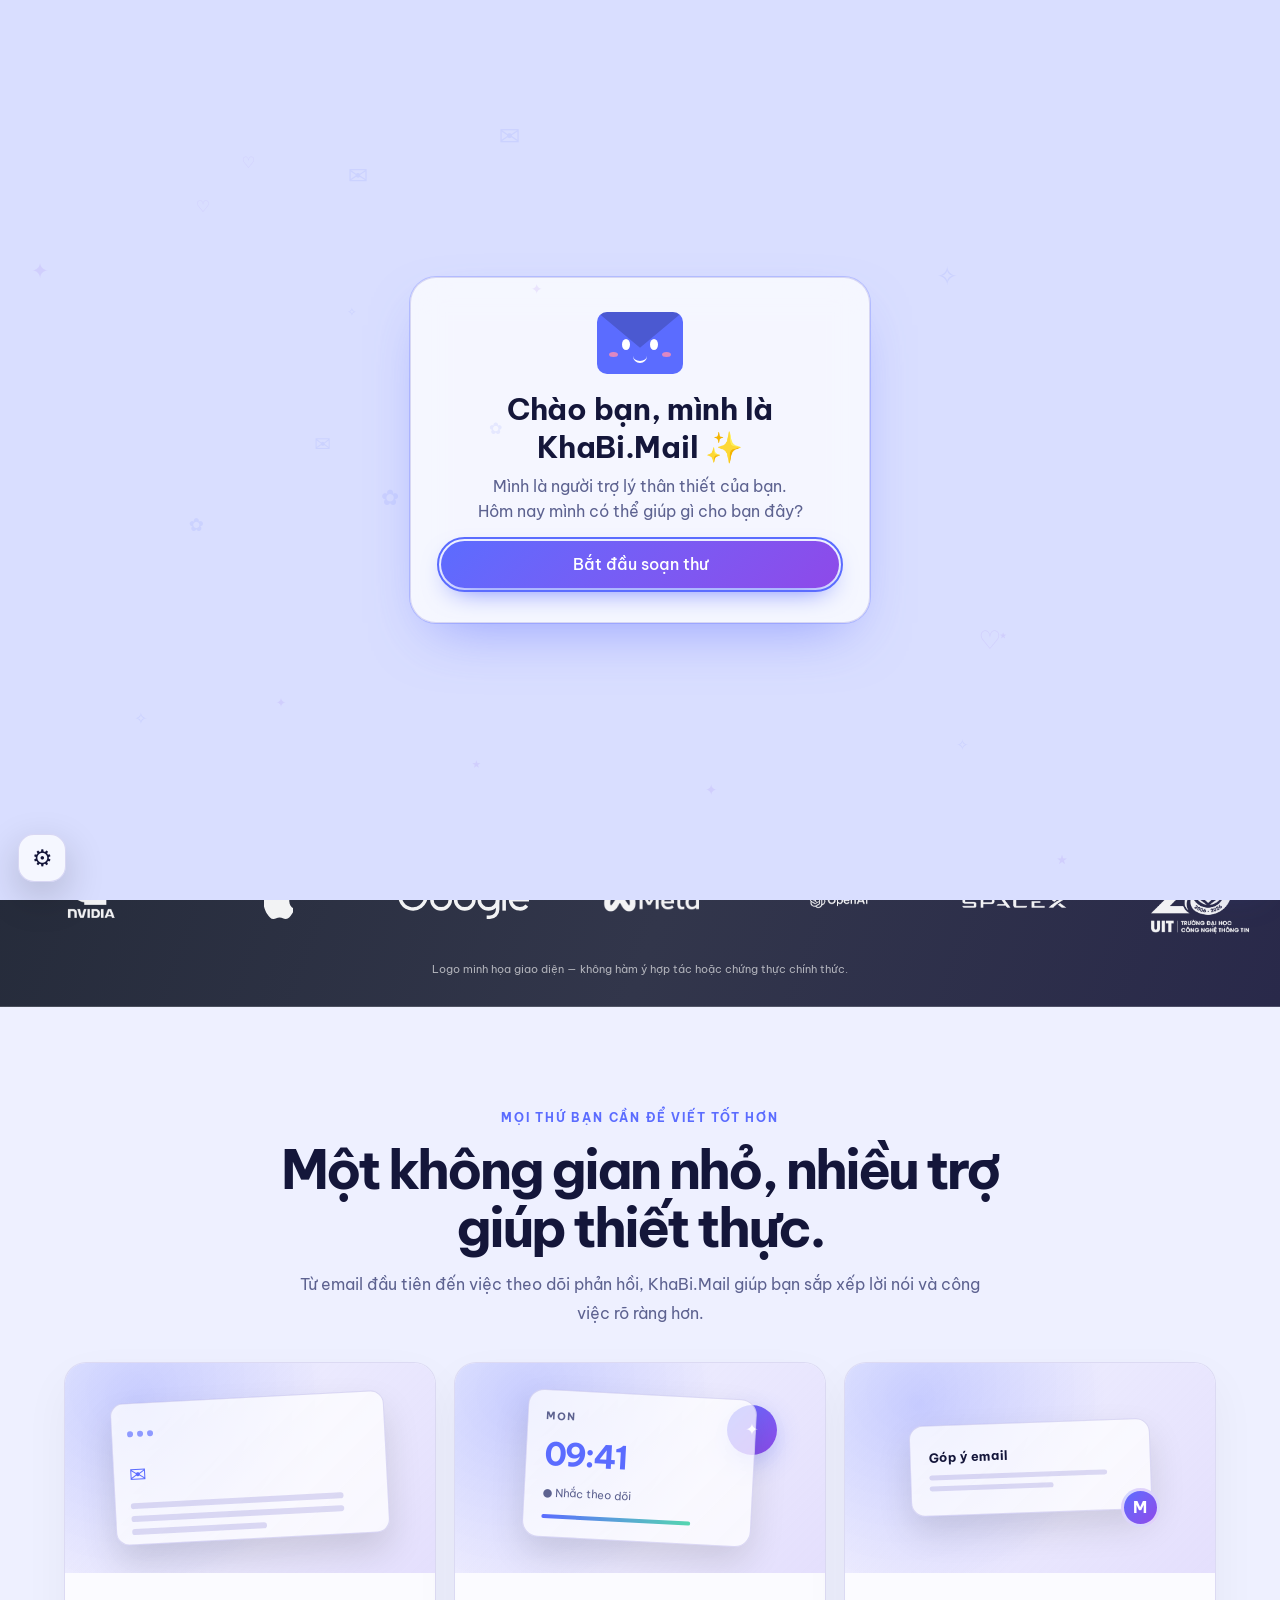
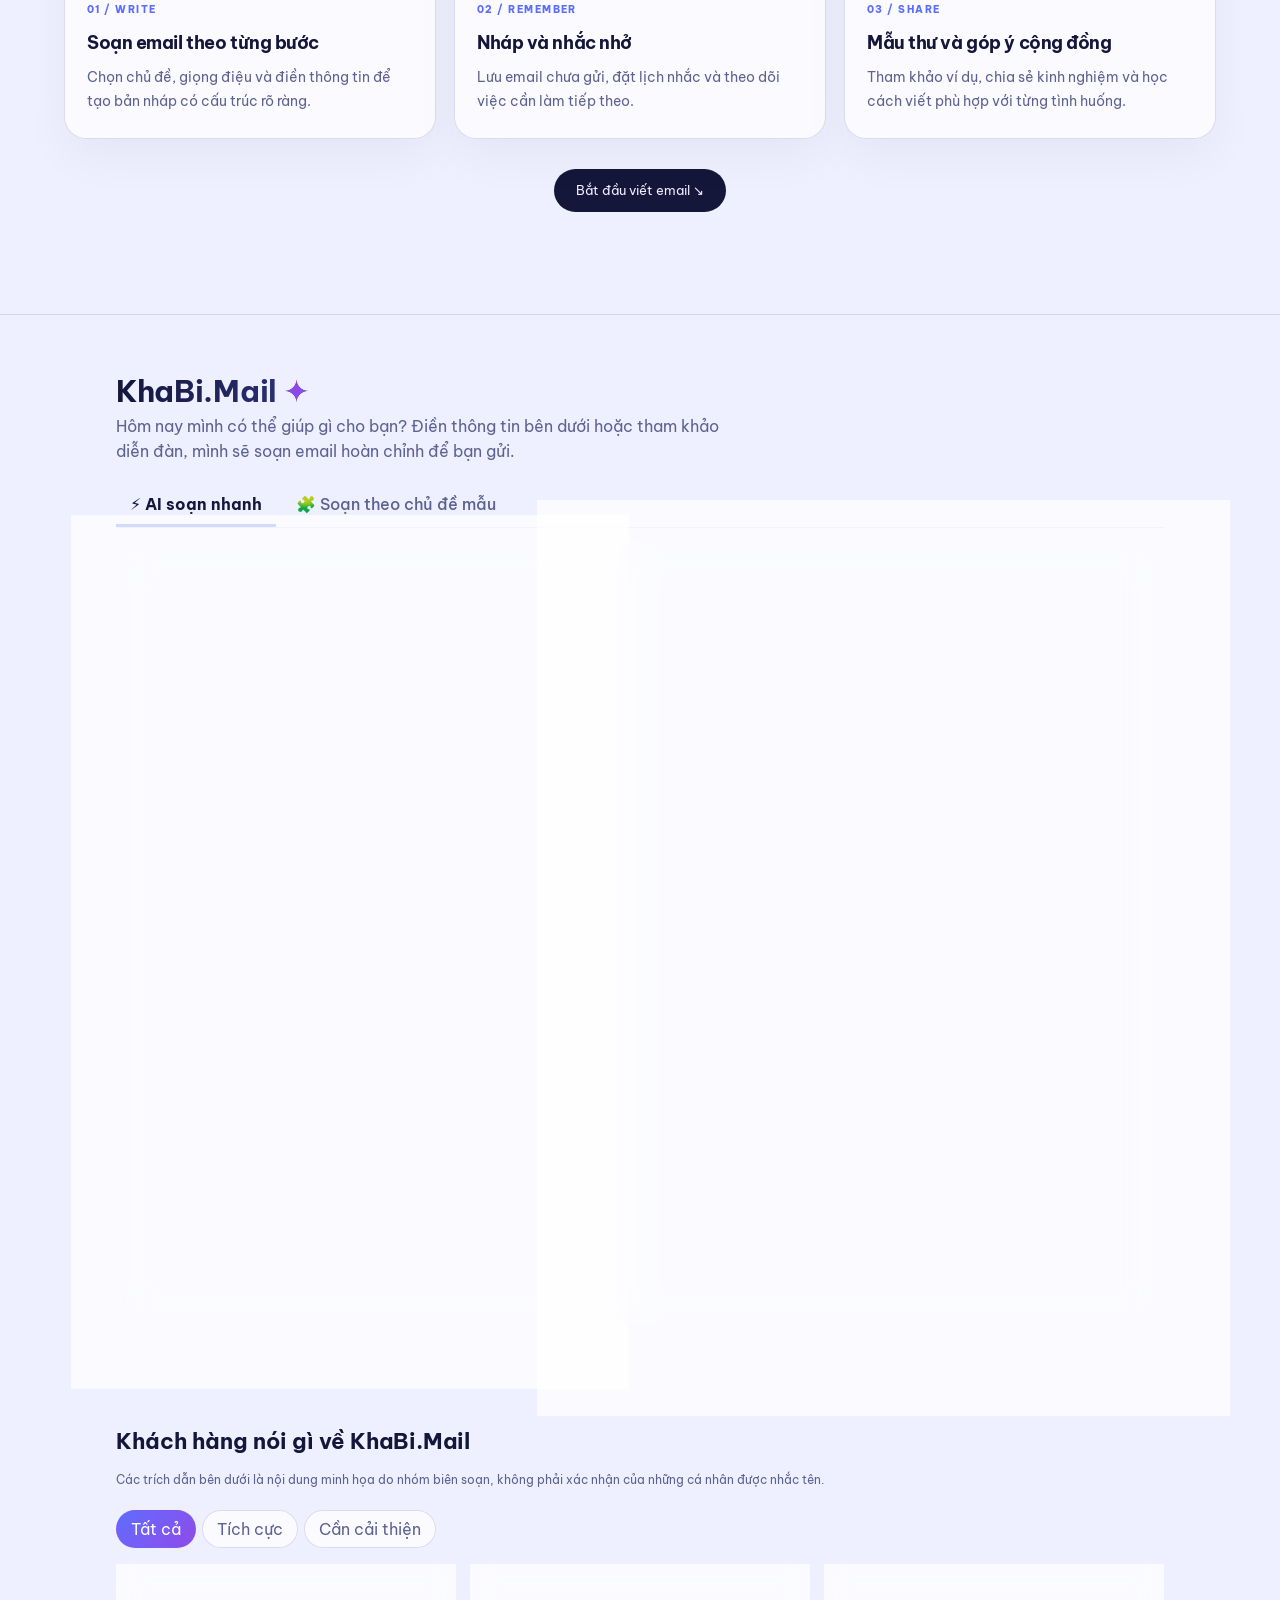
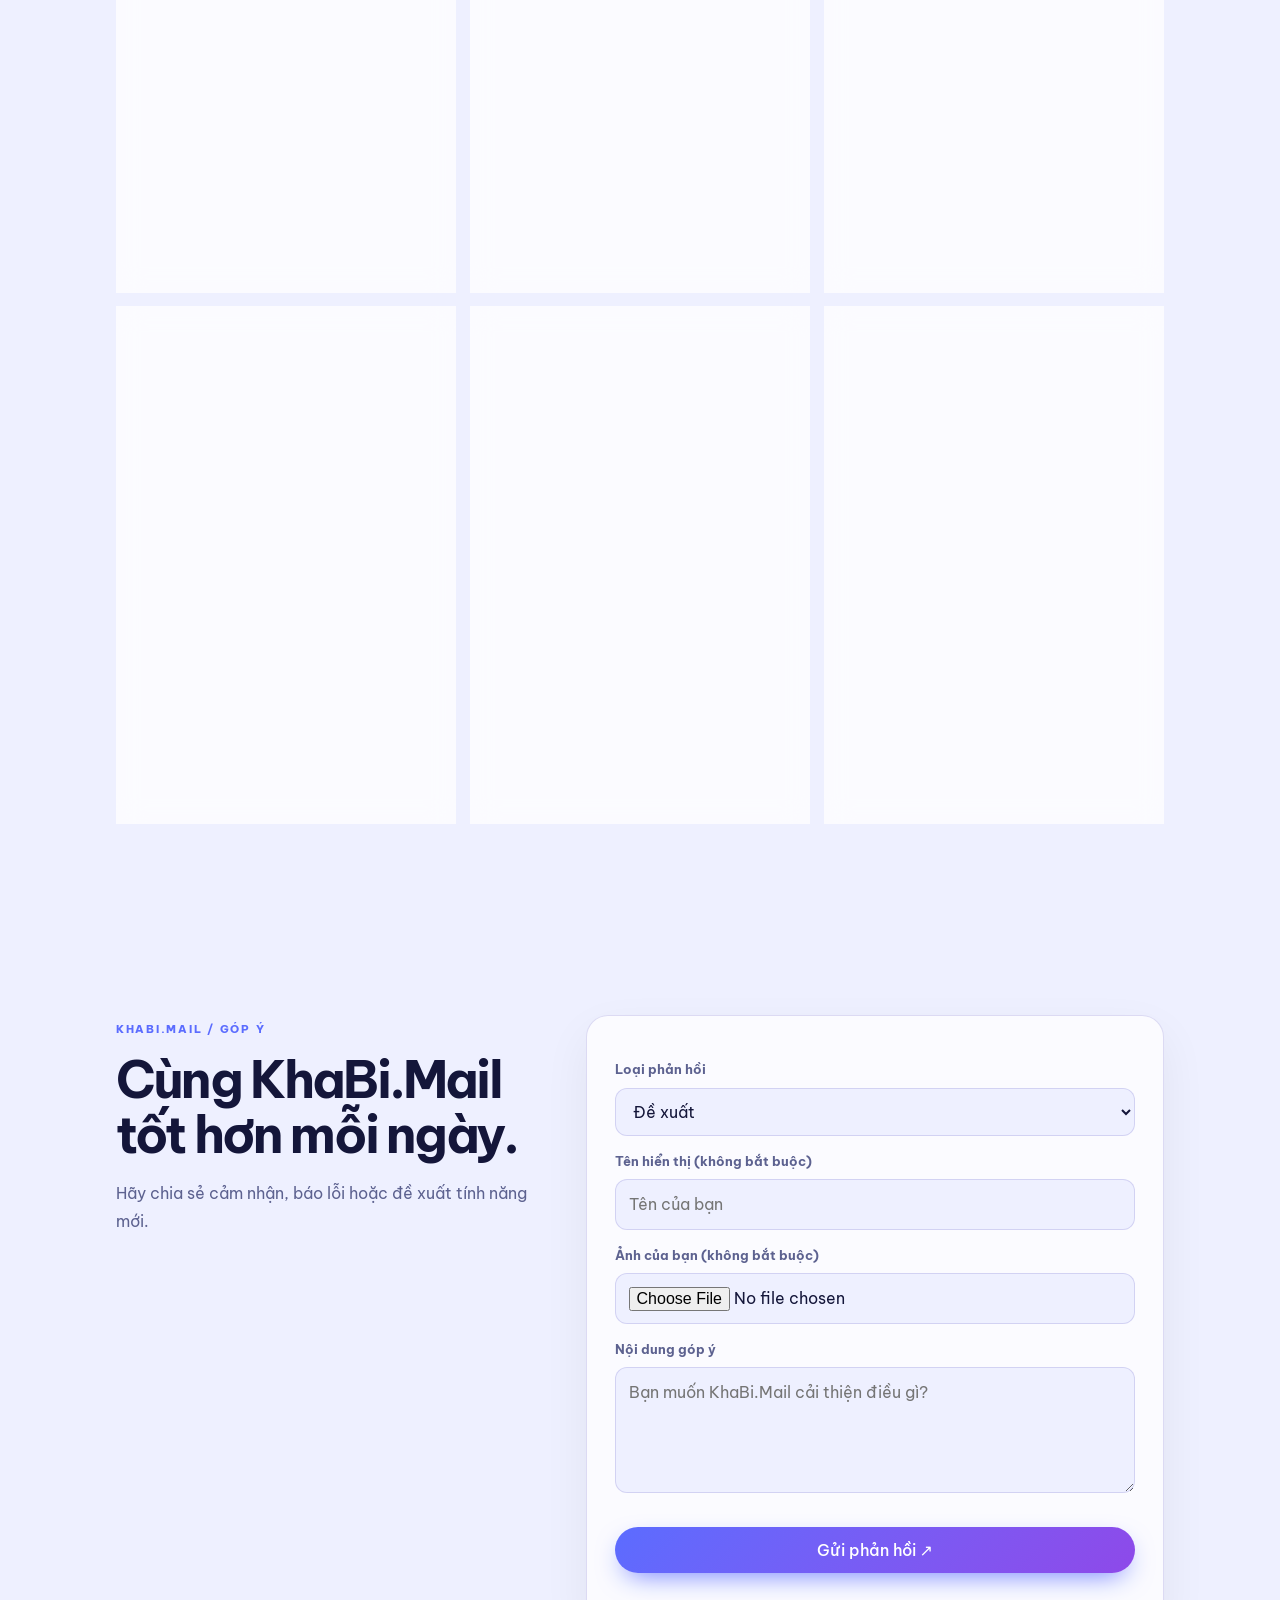
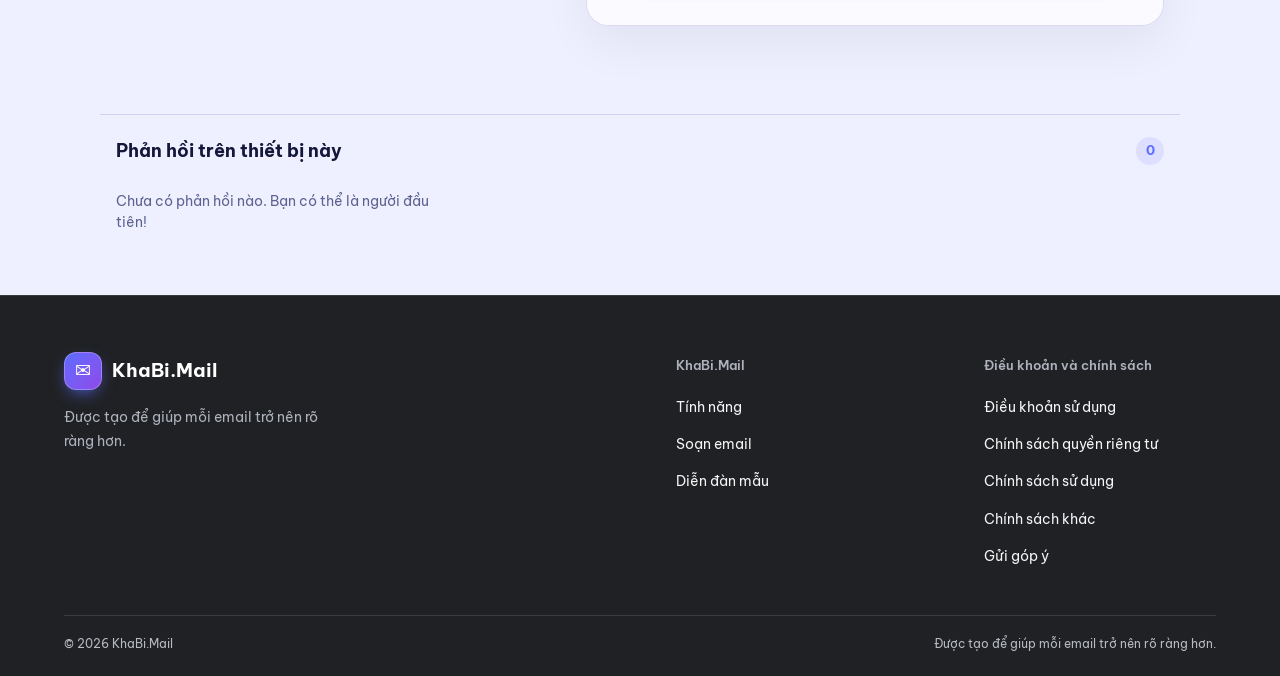
==== commit be26b04c: "Add files via upload" ====
--- a/home.html
+++ b/home.html
@@ -2,405 +2,13 @@
 <html lang="vi">
   <head>
     <meta charset="utf-8" />
-    <meta
-      name="viewport"
-      content="width=device-width, initial-scale=1, viewport-fit=cover"
-    />
-    <title>MailMate – Soạn email hoàn chỉnh</title>
-    <link
-      rel="stylesheet"
-      href="https://fonts.googleapis.com/css2?family=Be+Vietnam+Pro:wght@400;500;700&family=Newsreader:wght@400;600&display=swap"
-    />
-    <link rel="stylesheet" href="style.css" />
+    <meta name="viewport" content="width=device-width, initial-scale=1" />
+    <meta http-equiv="refresh" content="0; url=/" />
+    <link rel="canonical" href="/" />
+    <title>Chuyển đến KhaBi.Mail</title>
+    <script>window.location.replace("/");</script>
   </head>
   <body>
-    <div id="deco" aria-hidden="true"></div>
-
-    <!-- Hiệu ứng Bot chào mừng -->
-    <div id="hello" role="dialog" aria-label="Chào mừng" tabindex="-1">
-      <div class="card">
-        <div class="bot" aria-hidden="true">
-          <i></i><i></i><u></u><u></u><b></b>
-        </div>
-        <h2 data-i18n="hello.title">Chào bạn, mình là MailMate ✨</h2>
-        <p>
-          <span data-i18n="hello.lead">Mình là người trợ lý thân thiết của bạn. Hôm nay mình có thể giúp gì cho bạn đây?</span>
-        </p>
-        <button class="btn main" id="hi" style="margin-top: 0" data-i18n="hello.start">Bắt đầu soạn thư</button>
-      </div>
-    </div>
-
-    <header class="topbar">
-      <a class="brand" href="#"><span class="brand-mark">✉</span><span id="siteName">MailMate</span></a>
-      <nav class="tabs nav" role="tablist" aria-label="Chuyển mục"><span class="nav-thumb"></span>
-        <button class="tab" role="tab" data-v="compose" aria-selected="true" data-i18n="nav.compose">✉️ Soạn email</button>
-        <button class="tab" role="tab" data-v="drafts" aria-selected="false"><span data-i18n="nav.drafts">⏰ Nháp &amp; nhắc nhở</span> <span class="badge" id="draftBadge" hidden>0</span></button>
-        <button class="tab" role="tab" data-v="forum" aria-selected="false" data-i18n="nav.community">💌 Diễn đàn mẫu</button>
-        <button class="tab" role="tab" data-v="admin" aria-selected="false" data-i18n="nav.admin">🔐 Quản trị</button>
-        <button class="tab pro-tab" role="tab" data-v="pro" aria-selected="false" data-i18n="nav.pro">💎 MailMate Pro</button>
-      </nav>
-      <div class="langsw" role="group" aria-label="Language"><button data-ui-lang="vi">VI</button><button data-ui-lang="en">EN</button><button data-ui-lang="ja">JP</button></div>
-    </header>
-    <div class="wrap">
-      <div class="alert-bar" id="alertBar" hidden></div>
-      <h1>MailMate <span class="tw" aria-hidden="true">✦</span></h1>
-      <p class="sub" data-i18n="site.lead">Hôm nay mình có thể giúp gì cho bạn? Điền thông tin bên dưới hoặc tham khảo diễn đàn, mình sẽ soạn email hoàn chỉnh để bạn gửi.</p>
-
-      
-
-      <!-- DIỄN ĐÀN MẪU (cộng đồng) -->
-      <div id="vForum" hidden>
-        <section class="panel drafts" id="forum" aria-label="Diễn đàn mẫu email">
-          <h2 data-i18n="m.title">Diễn đàn mẫu email 💌</h2>
-          <p class="note" data-i18n="m.lead"></p>
-          <div class="toolbar">
-            <input type="search" id="cmSearch" data-i18n-ph="m.search">
-            <select id="cmTopic"></select>
-            <select id="cmSort"><option value="new" data-i18n="m.sortNew"></option><option value="top" data-i18n="m.sortTop"></option></select>
-            <button type="button" class="btn main" id="btnNewPost" data-i18n="m.post"></button>
-          </div>
-          <div class="post-grid" id="postGrid"></div>
-        </section>
-      </div>
-
-      <!-- NHÁP & NHẮC NHỞ -->
-      <div id="vDrafts" hidden>
-        <section class="panel drafts">
-          <h2 data-i18n="d.title"></h2>
-          <p class="note" data-i18n="d.lead"></p>
-          <div class="subtabs" id="draftTabs">
-            <button type="button" data-filter="pending" data-i18n="d.fPending"></button>
-            <button type="button" data-filter="sent" data-i18n="d.fSent"></button>
-            <button type="button" data-filter="all" data-i18n="d.fAll"></button>
-          </div>
-          <div class="ringbar"><span aria-hidden="true">🔔</span>
-            <select id="ringSel" aria-label="Chọn nhạc chuông">
-              <option value="chime" data-i18n="ring.chime">Chuông ngân</option>
-              <option value="marimba" data-i18n="ring.marimba">Marimba</option>
-              <option value="pulse" data-i18n="ring.pulse">Xung điện tử</option>
-              <option value="classic" data-i18n="ring.classic">Báo thức</option>
-              <option value="iphone" data-i18n="ring.iphone">Thông báo iPhone</option>
-              <option value="newtone" data-i18n="ring.newtone">Nhạc chuông mới</option>
-            </select>
-            <button type="button" class="btn" id="ringTest" title="Nghe thử nhạc chuông" data-i18n="ring.test">▶ Nghe thử</button>
-            <label class="btn" for="ringFile" data-i18n="ring.add">＋ Thêm nhạc</label>
-            <input type="file" id="ringFile" accept="audio/*,.mp3,.wav,.ogg,.m4a" multiple hidden>
-            <button type="button" class="btn danger" id="ringDelete" hidden title="Xóa nhạc chuông đang chọn" data-i18n="ring.delete">🗑 Xóa nhạc</button>
-          </div>
-          <p class="note ring-note" data-i18n="ring.note">Bạn có thể thêm nhiều file âm thanh từ máy tính. Nhạc được lưu trong trình duyệt hiện tại.</p>
-          <div class="card-list" id="draftList"></div>
-        </section>
-      </div>
-
-      <!-- QUẢN TRỊ -->
-      <div id="vAdmin" hidden>
-        <section class="panel drafts">
-          <h2 data-i18n="a.title"></h2>
-          <form class="gate" id="formLogin">
-            <p class="note" data-i18n="a.gate"></p>
-            <label class="field"><span data-i18n="a.pin"></span><input type="password" name="pin" autocomplete="current-password" required></label>
-            <button type="submit" class="btn main" data-i18n="a.login"></button>
-          </form>
-          <div id="adminPanel" hidden>
-            <div class="subtabs" id="adminTabs">
-              <button type="button" data-tab="settings" data-i18n="a.tabSettings"></button>
-              <button type="button" data-tab="topics" data-i18n="a.tabTopics"></button>
-              <button type="button" data-tab="posts" data-i18n="a.tabPosts"></button>
-              <button type="button" data-tab="data" data-i18n="a.tabData"></button>
-              <button type="button" id="btnLogout" data-i18n="a.logout"></button>
-            </div>
-            <div class="admin-pane" data-pane="settings">
-              <form class="form-grid" id="formSettings">
-                <label class="field"><span data-i18n="a.siteName"></span><input name="siteName" maxlength="40" required></label>
-                <label class="field"><span data-i18n="a.autoRemind"></span><input name="autoRemindHours" type="number" min="0" max="720" required></label>
-                <label class="field"><span data-i18n="a.defUi"></span><select name="uiLang"><option value="vi" data-i18n="lang.vi">Tiếng Việt</option><option value="en">English</option></select></label>
-                <label class="field"><span data-i18n="a.defMail"></span><select name="mailLang"><option value="vi" data-i18n="lang.vi">Tiếng Việt</option><option value="en">English</option><option value="both" data-i18n="c.both"></option></select></label>
-                <label class="field"><span data-i18n="a.defTone"></span><select name="tone"><option value="formal" data-i18n="c.formal"></option><option value="friendly" data-i18n="c.friendly"></option></select></label>
-                <label class="field"><span data-i18n="a.newPin"></span><input name="newPin" type="password" minlength="4" autocomplete="new-password"></label>
-                <label class="check"><input type="checkbox" name="moderation"><span data-i18n="a.moderation"></span></label>
-                <label class="check"><input type="checkbox" name="comments"><span data-i18n="a.allowComments"></span></label>
-                <div class="wide"><button type="submit" class="btn main" data-i18n="g.save"></button></div>
-              </form>
-            </div>
-            <div class="admin-pane" data-pane="topics" hidden>
-              <div class="bar"><button type="button" class="btn main" style="width:auto;margin:0" id="btnAddTopic" data-i18n="a.addTopic"></button><button type="button" class="btn" id="btnResetTopics" data-i18n="a.resetTopics"></button></div>
-              <ul class="row-list" id="adminTopics"></ul>
-            </div>
-            <div class="admin-pane" data-pane="posts" hidden><ul class="row-list" id="adminPosts"></ul></div>
-            <div class="admin-pane" data-pane="data" hidden>
-              <div class="bar">
-                <button type="button" class="btn" id="btnExport" data-i18n="a.export"></button>
-                <label class="btn" for="fileImport" data-i18n="a.import"></label>
-                <input type="file" id="fileImport" accept="application/json" hidden>
-                <button type="button" class="btn danger" id="btnWipe" data-i18n="a.wipe"></button>
-              </div>
-            </div>
-          </div>
-        </section>
-      </div>
-
-      <!-- MAILMATE GO / PRO -->
-      <div id="vPro" hidden>
-        <section class="panel pro-hero">
-          <span class="pro-kicker" data-i18n="pro.kicker">MAILMATE MEMBERSHIP</span>
-          <h2 data-i18n="pro.title">Nâng cấp trải nghiệm viết email</h2>
-          <p class="note" data-i18n="pro.lead">Chọn gói phù hợp với bạn. Đây là giao diện minh họa; chưa có thanh toán tự động.</p>
-        </section>
-        <div class="plan-grid">
-          <article class="plan-card"><span class="plan-icon">✉️</span><h3>MailMate Free</h3><p class="plan-price">0¥ <small data-i18n="pro.forever">/ mãi mãi</small></p><ul><li data-i18n="pro.free1">Mẫu email cơ bản</li><li data-i18n="pro.free2">Lưu nháp trên thiết bị</li><li data-i18n="pro.free3">Cộng đồng chia sẻ</li></ul><button class="btn" type="button" data-plan="free" data-i18n="pro.current">Gói hiện tại</button></article>
-          <article class="plan-card plan-go"><span class="plan-icon">🚀</span><h3>MailMate Go</h3><p class="plan-price">1807¥ <small data-i18n="pro.month">/ tháng</small></p><ul><li data-i18n="pro.go1">Nhiều mẫu email hơn</li><li data-i18n="pro.go2">Tùy chỉnh giao diện</li><li data-i18n="pro.go3">Quản lý nhắc nhở nâng cao</li></ul><button class="btn main" type="button" data-plan="go" data-i18n="pro.chooseGo">Chọn MailMate Go</button></article>
-          <article class="plan-card plan-pro"><span class="plan-icon">💎</span><h3>MailMate Pro</h3><p class="plan-price">2008¥ <small data-i18n="pro.month">/ tháng</small></p><ul><li data-i18n="pro.pro1">Trải nghiệm đầy đủ tính năng</li><li data-i18n="pro.pro2">Bộ mẫu chuyên nghiệp</li><li data-i18n="pro.pro3">Ưu tiên tính năng mới</li></ul><button class="btn main" type="button" data-plan="pro" data-i18n="pro.choosePro">Nâng cấp Pro</button></article>
-        </div>
-        <section id="paymentPanel" class="panel payment-panel" hidden>
-          <div><h2 data-i18n="pay.title">Thanh toán gói</h2><p id="selectedPlan" class="plan-price"></p><p class="note" data-i18n="pay.note">Mã QR bên dưới chỉ là hình minh họa. Hãy thay bằng QR thanh toán thật của bạn trước khi công khai.</p></div>
-          <div class="qr-placeholder" role="img" aria-label="Demo QR code placeholder">
-            <svg viewBox="0 0 210 210" aria-hidden="true"><rect width="210" height="210" fill="#fff"/><g fill="#101828"><path d="M10 10h60v60H10z M20 20v40h40V20z M30 30h20v20H30z M140 10h60v60h-60z M150 20v40h40V20z M160 30h20v20h-20z M10 140h60v60H10z M20 150v40h40v-40z M30 160h20v20H30z"/><path d="M85 10h15v15H85z M105 10h15v30h-15z M80 35h20v15H80z M105 50h15v15h-15z M80 65h15v15H80z M95 85h15v15H95z M120 80h15v15h-15z M145 85h15v15h-15z M170 85h30v15h-30z M80 105h15v25H80z M105 105h30v15h-30z M145 110h15v15h-15z M170 110h30v15h-30z M95 135h15v15H95z M115 135h15v30h-15z M140 140h20v15h-20z M170 140h15v15h-15z M85 165h15v15H85z M105 175h15v25h-15z M130 175h15v15h-15z M150 165h15v15h-15z M175 175h25v15h-25z"/></g></svg>
-            <b data-i18n="pay.placeholder">QR MINH HỌA</b>
-          </div>
-        </section>
-      </div>
-
-      <!-- SOẠN THƯ -->
-      <div id="vCompose">
-        <div class="subtabs" id="modeTabs">
-          <button type="button" data-mode="quick" data-i18n="c.modeQuick"></button>
-          <button type="button" data-mode="tpl" data-i18n="c.modeTpl"></button>
-        </div>
-        <div class="grid" id="modeQuick">
-          <section class="panel" aria-label="Thông tin email">
-            <h2 data-i18n="quick.info">Thông tin &amp; Cấu hình</h2>
-
-            <div>
-              <label for="topic" data-i18n="quick.topic">Chủ đề email</label>
-              <select id="topic">
-                <option value="nghi-hoc" data-i18n="quick.topicLeave">Xin nghỉ học / nghỉ làm</option>
-                <option value="nop-tre" data-i18n="quick.topicLate">Xin nộp bài trễ</option>
-                <option value="ung-tuyen" data-i18n="quick.topicJob">Ứng tuyển / Xin thực tập</option>
-                <option value="khac" data-i18n="quick.topicOther">Khác (Liên hệ chung)</option>
-              </select>
-            </div>
-
-            <div class="row">
-              <div>
-                <label for="rname"
-                   ><span data-i18n="quick.recipient">Tên Giảng viên/Người nhận</span> <span class="required">(*)</span></label
-                >
-                <input id="rname" placeholder="VD: Thầy Shin" data-i18n-ph="quick.phRecipient" />
-                <small class="error-text" id="err-rname"></small>
-              </div>
-              <div>
-                <label for="me"
-                   ><span data-i18n="quick.yourName">Họ và tên của bạn</span> <span class="required">(*)</span></label
-                >
-                <input id="me" placeholder="VD: Bé Lê Dăn Đạt" data-i18n-ph="quick.phName" />
-                <small class="error-text" id="err-me"></small>
-              </div>
-            </div>
-
-            <div>
-              <label for="rto"
-                 ><span data-i18n="quick.email">Email người nhận</span> <span class="required">(*)</span></label
-              >
-              <input
-                id="rto"
-                type="email"
-                placeholder="mssv@gm.uit.edu.vn" data-i18n-ph="quick.phEmail"
-                autocomplete="off"
-              />
-              <small class="error-text" id="err-rto"></small>
-            </div>
-
-            <div class="row">
-              <div>
-                <label for="sid"
-                   ><span data-i18n="quick.studentId">Mã số sinh viên</span> <span class="required">(*)</span></label
-                >
-                <input
-                  id="sid"
-                  placeholder="VD: 21110123" data-i18n-ph="quick.phId"
-                  inputmode="numeric"
-                />
-                <small class="error-text" id="err-sid"></small>
-              </div>
-              <div>
-                <label for="maj"
-                   ><span data-i18n="quick.class">Lớp / Ngành</span> <span class="required">(*)</span></label
-                >
-                <input id="maj" placeholder="VD: 12C3 / CNTT" data-i18n-ph="quick.phClass" />
-                <small class="error-text" id="err-maj"></small>
-              </div>
-            </div>
-
-            <div class="note" style="margin-top: 0">
-              <span data-i18n="quick.remember">Trình duyệt sẽ tự động nhớ thông tin của bạn cho lần sau.</span>
-            </div>
-
-            <label for="pts"
-               ><span data-i18n="quick.reason">Lý do chi tiết</span> <span class="required">(*)</span></label
-            >
-            <textarea
-              id="pts"
-              placeholder="VD: Em bị sốt cấp tính từ đêm qua, không thể đi học được..." data-i18n-ph="quick.phReason"
-            ></textarea>
-            <small class="error-text" id="err-pts"></small>
-
-            <label for="qTone" data-i18n="c.tone">Giọng điệu</label>
-            <select id="qTone"><option value="formal" data-i18n="c.formal">Trang trọng</option><option value="friendly" data-i18n="c.friendly">Thân thiện</option></select>
-
-            <label for="lang" data-i18n="quick.targetLang">Ngôn ngữ đích</label>
-            <select id="lang">
-              <option value="vi" data-i18n="lang.vi">Tiếng Việt</option>
-              <option value="en" data-i18n="lang.en">Tiếng Anh</option>
-              <option value="ja" data-i18n="lang.ja">Tiếng Nhật</option>
-            </select>
-
-            <button class="btn main" id="go" data-i18n="quick.generate">✨ AI Soạn Email Ngay</button>
-          </section>
-
-          <section class="letter mail" aria-label="Email đã soạn">
-            <div id="empty" class="empty" data-i18n="quick.empty">Email của bạn sẽ hiện ở đây. Bạn có thể sửa trực tiếp.</div>
-            <div id="out" hidden>
-              <label for="to" data-i18n="quick.to">Đến (email)</label>
-              <input id="to" type="email" />
-              <label for="subj" data-i18n="c.subject">Tiêu đề</label>
-              <input id="subj" class="subj" />
-              <label for="body" data-i18n="c.body">Nội dung</label>
-              <textarea id="body"></textarea>
-
-              <div class="bar">
-                <button class="btn" id="copy" data-i18n="c.copy">📋 Sao chép</button>
-                <button class="btn" id="save" data-i18n="c.save">💾 Lưu nháp</button>
-                <a
-                  class="btn"
-                  id="gm"
-                  target="_blank"
-                  rel="noopener"
-                  style="
-                    background: var(--acc);
-                    border-color: var(--acc);
-                    color: var(--onacc);
-                  "
-                  data-i18n="quick.gmail">🚀 Gửi qua Gmail ➜</a>
-              </div>
-
-              <div class="note" style="margin-top: 15px" id="msg"></div>
-            </div>
-          </section>
-        </div>
-
-                <div id="modeTpl" hidden>
-          <div class="layout">
-            <div class="panel">
-              <h2 data-i18n="c.step1"></h2>
-              <div class="topic-grid" id="topicGrid"></div>
-              <h2 data-i18n="c.step2"></h2>
-              <div class="row">
-                <div><label for="tone" data-i18n="c.tone"></label><select id="tone"><option value="formal" data-i18n="c.formal"></option><option value="friendly" data-i18n="c.friendly"></option></select></div>
-                <div><label for="mailLang" data-i18n="c.mailLang"></label><select id="mailLang"><option value="vi" data-i18n="lang.vi">Tiếng Việt</option><option value="en">English</option><option value="both" data-i18n="c.both"></option></select></div>
-              </div>
-              <p class="note" id="bilingualHint" data-i18n="c.bilingualHint" hidden></p>
-              <h2 style="margin-top:18px" data-i18n="c.step3"></h2>
-              <div class="fields" id="fields"></div>
-              <div class="bar"><button type="button" class="btn" id="btnSample" data-i18n="c.sample"></button><button type="button" class="btn" id="btnReset" data-i18n="c.reset"></button></div>
-            </div>
-            <div class="letter sheet">
-              <div class="sheet-head"><h2 data-i18n="c.result"></h2><span class="chip chip-warn" id="editingBadge" data-i18n="c.editingDraft" hidden></span></div>
-              <p class="status" id="missingInfo"></p>
-              <div id="outputs"></div>
-              <div class="bar">
-                <button type="button" class="btn" id="btnCopy" data-i18n="c.copy"></button>
-                <button type="button" class="btn" id="btnMail" data-i18n="c.mailto"></button>
-                <button type="button" class="btn" id="btnGmail">🚀 Gmail</button>
-                <button type="button" class="btn" id="btnSave" data-i18n="c.save"></button>
-                <button type="button" class="btn" id="btnShare" data-i18n="c.share"></button>
-              </div>
-            </div>
-          </div>
-        </div>
-
-        <section class="panel drafts" aria-label="Nháp">
-          <h2 data-i18n="d.unfinished">Nháp chưa gửi</h2>
-          <div id="dl"><div class="note" data-i18n="d.emptyQuick">Chưa có nháp nào.</div></div>
-        </section>
-      </div>
-    </div>
-
-    <section class="reviews wrap" id="reviews">
-      <h2 data-i18n="rv.title">Khách hàng nói gì về MailMate</h2>
-      <div class="rv-filter" id="rvFilter"><button data-f="all" class="active" data-i18n="rv.all">Tất cả</button><button data-f="pos" data-i18n="rv.pos">Tích cực</button><button data-f="neg" data-i18n="rv.neg">Cần cải thiện</button></div>
-      <div class="rv-grid" id="rvGrid"></div>
-      <p class="note" data-i18n="rv.note"></p>
-      <section class="panel feedback-panel" aria-labelledby="feedbackTitle">
-        <h3 id="feedbackTitle" data-i18n="fb.title">Đóng góp ý kiến về MailMate</h3>
-        <p class="note" data-i18n="fb.lead">Chia sẻ trải nghiệm thực tế, đánh giá số sao và đề xuất cải thiện.</p>
-        <form id="feedbackForm" class="feedback-form">
-          <label class="field"><span data-i18n="fb.name">Tên hiển thị (không bắt buộc)</span><input name="name" maxlength="40" data-i18n-ph="fb.phName" placeholder="Tên của bạn"></label>
-          <div class="field"><span data-i18n="fb.rating">Đánh giá của bạn</span><div id="feedbackStars" class="feedback-stars" role="radiogroup" aria-label="Rating">
-            <button type="button" data-rating="1" aria-label="1 star">★</button><button type="button" data-rating="2" aria-label="2 stars">★</button><button type="button" data-rating="3" aria-label="3 stars">★</button><button type="button" data-rating="4" aria-label="4 stars">★</button><button type="button" data-rating="5" aria-label="5 stars">★</button>
-          </div></div>
-          <label class="field"><span data-i18n="fb.comment">Ý kiến đóng góp</span><textarea name="comment" rows="4" maxlength="1000" required data-i18n-ph="fb.phComment" placeholder="Bạn thích điểm nào? Điều gì nên cải thiện?"></textarea></label>
-          <button type="submit" class="btn main" data-i18n="fb.submit">Gửi đánh giá</button>
-          <p class="note" id="feedbackStatus" role="status"></p>
-        </form>
-      </section>
-    </section>
-
-    <div class="island" id="island" role="status" aria-live="polite"></div>
-
-    <div class="dock" id="theme" role="group" aria-label="Theme">
-      <div class="dock-items">
-        <span id="sws" class="sws"></span>
-        <button class="dock-btn" id="rst" title="Reset">↺</button>
-        <button class="dock-btn" id="theme-toggle" title="Dark / Light"></button>
-      </div>
-      <button class="dock-btn dock-main" id="dockMain" aria-label="Colors">🎨</button>
-    </div>
-
-    <dialog class="dlg" id="dlgReminder">
-      <form id="formReminder">
-        <h3 data-i18n="r.title"></h3><p class="note" data-i18n="r.lead"></p>
-        <label data-i18n="r.time"></label><input type="datetime-local" id="remindInput">
-        <div class="bar">
-          <button type="button" class="btn" data-mins="60" data-i18n="r.q1h"></button>
-          <button type="button" class="btn" data-mins="1440" data-i18n="r.q1d"></button>
-          <button type="button" class="btn" data-mins="4320" data-i18n="r.q3d"></button>
-        </div>
-        <div class="dlg-actions">
-          <button type="button" class="btn" id="remindNone" data-i18n="r.none"></button>
-          <button type="button" class="btn" data-close data-i18n="g.cancel"></button>
-          <button type="submit" class="btn main" style="width:auto;margin:0" data-i18n="g.save"></button>
-        </div>
-      </form>
-    </dialog>
-    <dialog class="dlg" id="dlgPost">
-      <form id="formPost" class="form-grid">
-        <h3 class="wide" data-i18n="m.post"></h3><p class="note wide" data-i18n="m.privacy"></p>
-        <label class="field wide"><span data-i18n="m.postTitle"></span><input name="title" maxlength="80" required></label>
-        <label class="field"><span data-i18n="m.topic"></span><select name="topicId"></select></label>
-        <label class="field"><span data-i18n="m.lang"></span><select name="lang"><option value="vi" data-i18n="lang.vi">Tiếng Việt</option><option value="en">English</option></select></label>
-        <label class="field wide"><span data-i18n="c.subject"></span><input name="subject" maxlength="150" required></label>
-        <label class="field wide"><span data-i18n="c.body"></span><textarea name="body" rows="9" required></textarea></label>
-        <label class="field wide"><span data-i18n="m.author"></span><input name="author" maxlength="40"></label>
-        <div class="dlg-actions wide"><button type="button" class="btn" data-close data-i18n="g.cancel"></button><button type="submit" class="btn main" style="width:auto;margin:0" data-i18n="m.submit"></button></div>
-      </form>
-    </dialog>
-    <dialog class="dlg dlg-wide" id="dlgDetail"><div id="detailBody"></div></dialog>
-    <dialog class="dlg dlg-wide" id="dlgTopic">
-      <form id="formTopic" class="form-grid">
-        <h3 class="wide" id="topicDlgTitle"></h3>
-        <p class="note wide"><span data-i18n="a.phHint"></span> <span class="code-list" id="phList"></span></p>
-        <label class="field"><span data-i18n="a.icon"></span><input name="icon" maxlength="4" required></label><span></span>
-        <label class="field"><span data-i18n="a.nameVi"></span><input name="nameVi" required></label>
-        <label class="field"><span data-i18n="a.nameEn"></span><input name="nameEn" required></label>
-        <label class="field"><span data-i18n="a.subjVi"></span><input name="subjVi" required></label>
-        <label class="field"><span data-i18n="a.subjEn"></span><input name="subjEn" required></label>
-        <label class="field"><span data-i18n="a.bodyVi"></span><textarea name="bodyVi" rows="9" required></textarea></label>
-        <label class="field"><span data-i18n="a.bodyEn"></span><textarea name="bodyEn" rows="9" required></textarea></label>
-        <div class="dlg-actions wide"><button type="button" class="btn" data-close data-i18n="g.cancel"></button><button type="submit" class="btn main" style="width:auto;margin:0" data-i18n="g.save"></button></div>
-      </form>
-    </dialog>
-    <div class="toasts" id="toasts" aria-live="polite"></div>
-
-    <script src="script.js"></script>
+    <p>Đang chuyển đến <a href="/">KhaBi.Mail</a>…</p>
   </body>
-</html>
+</html>
